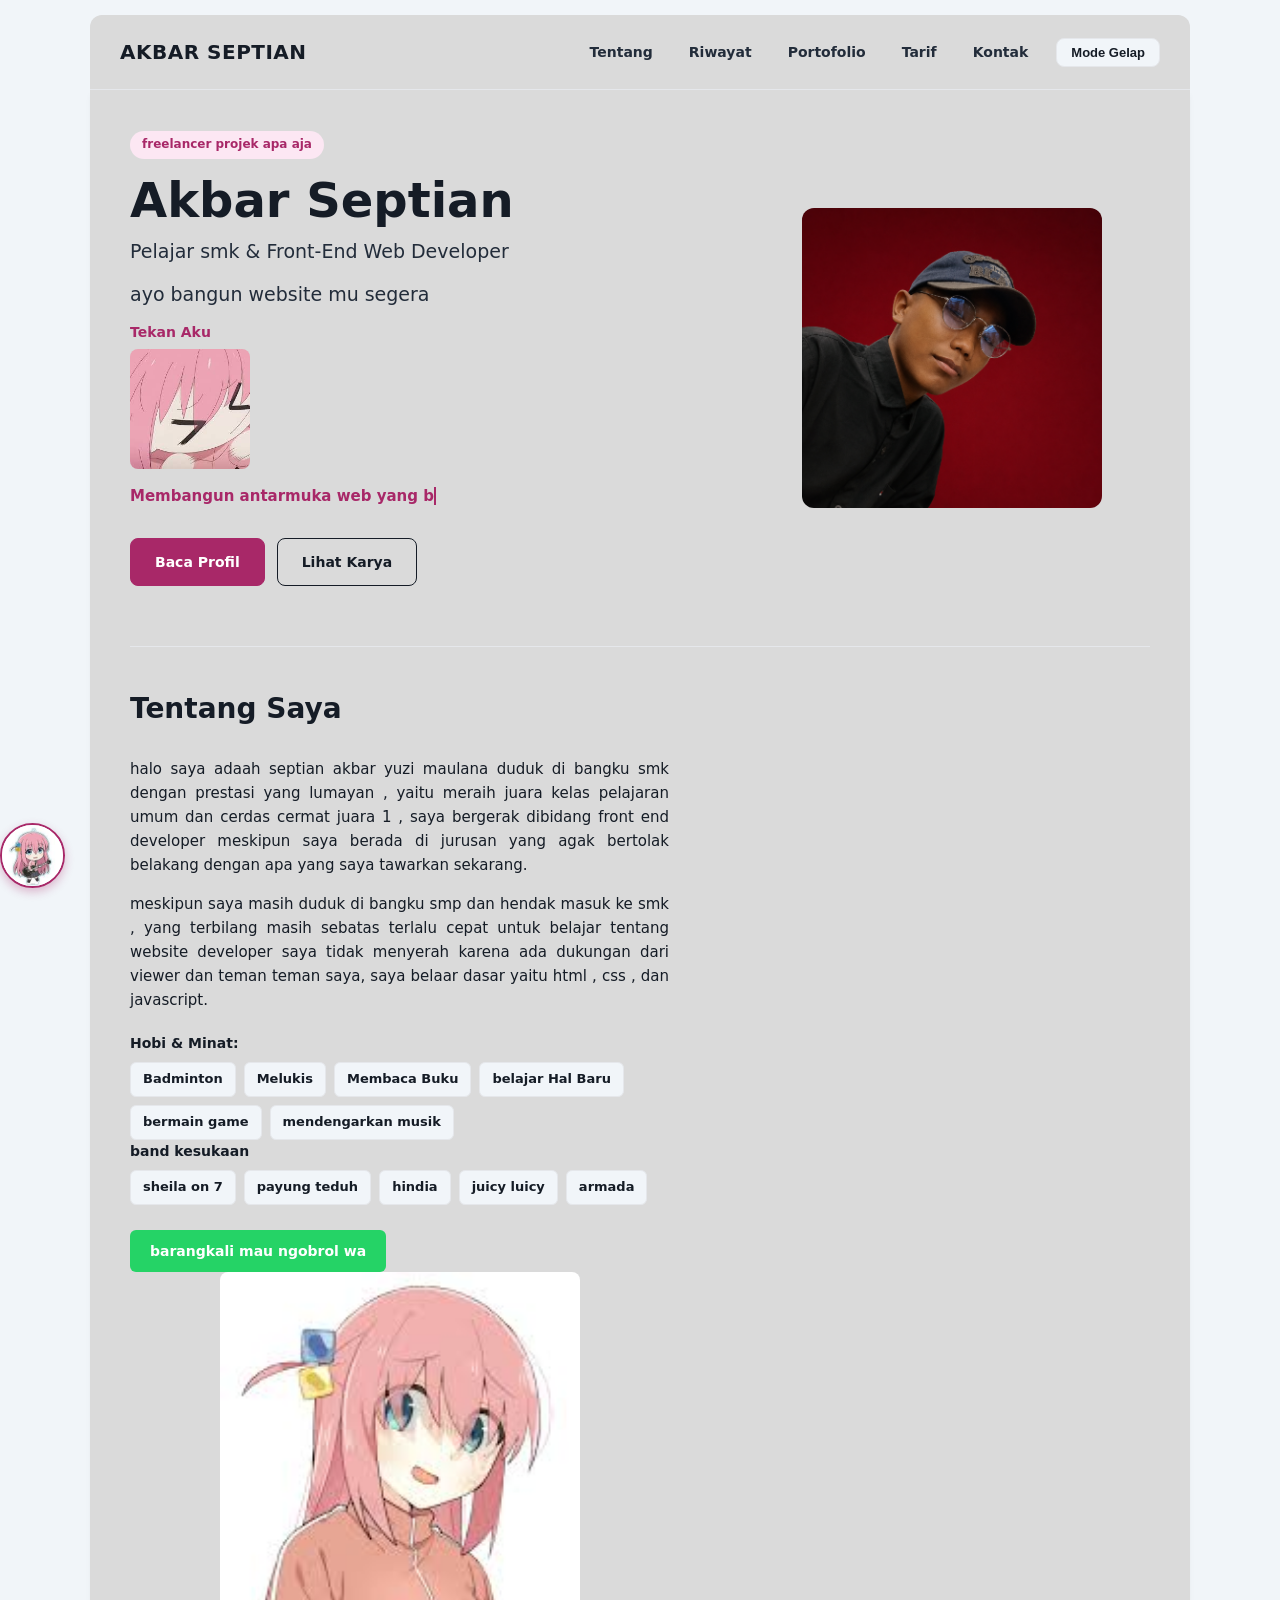
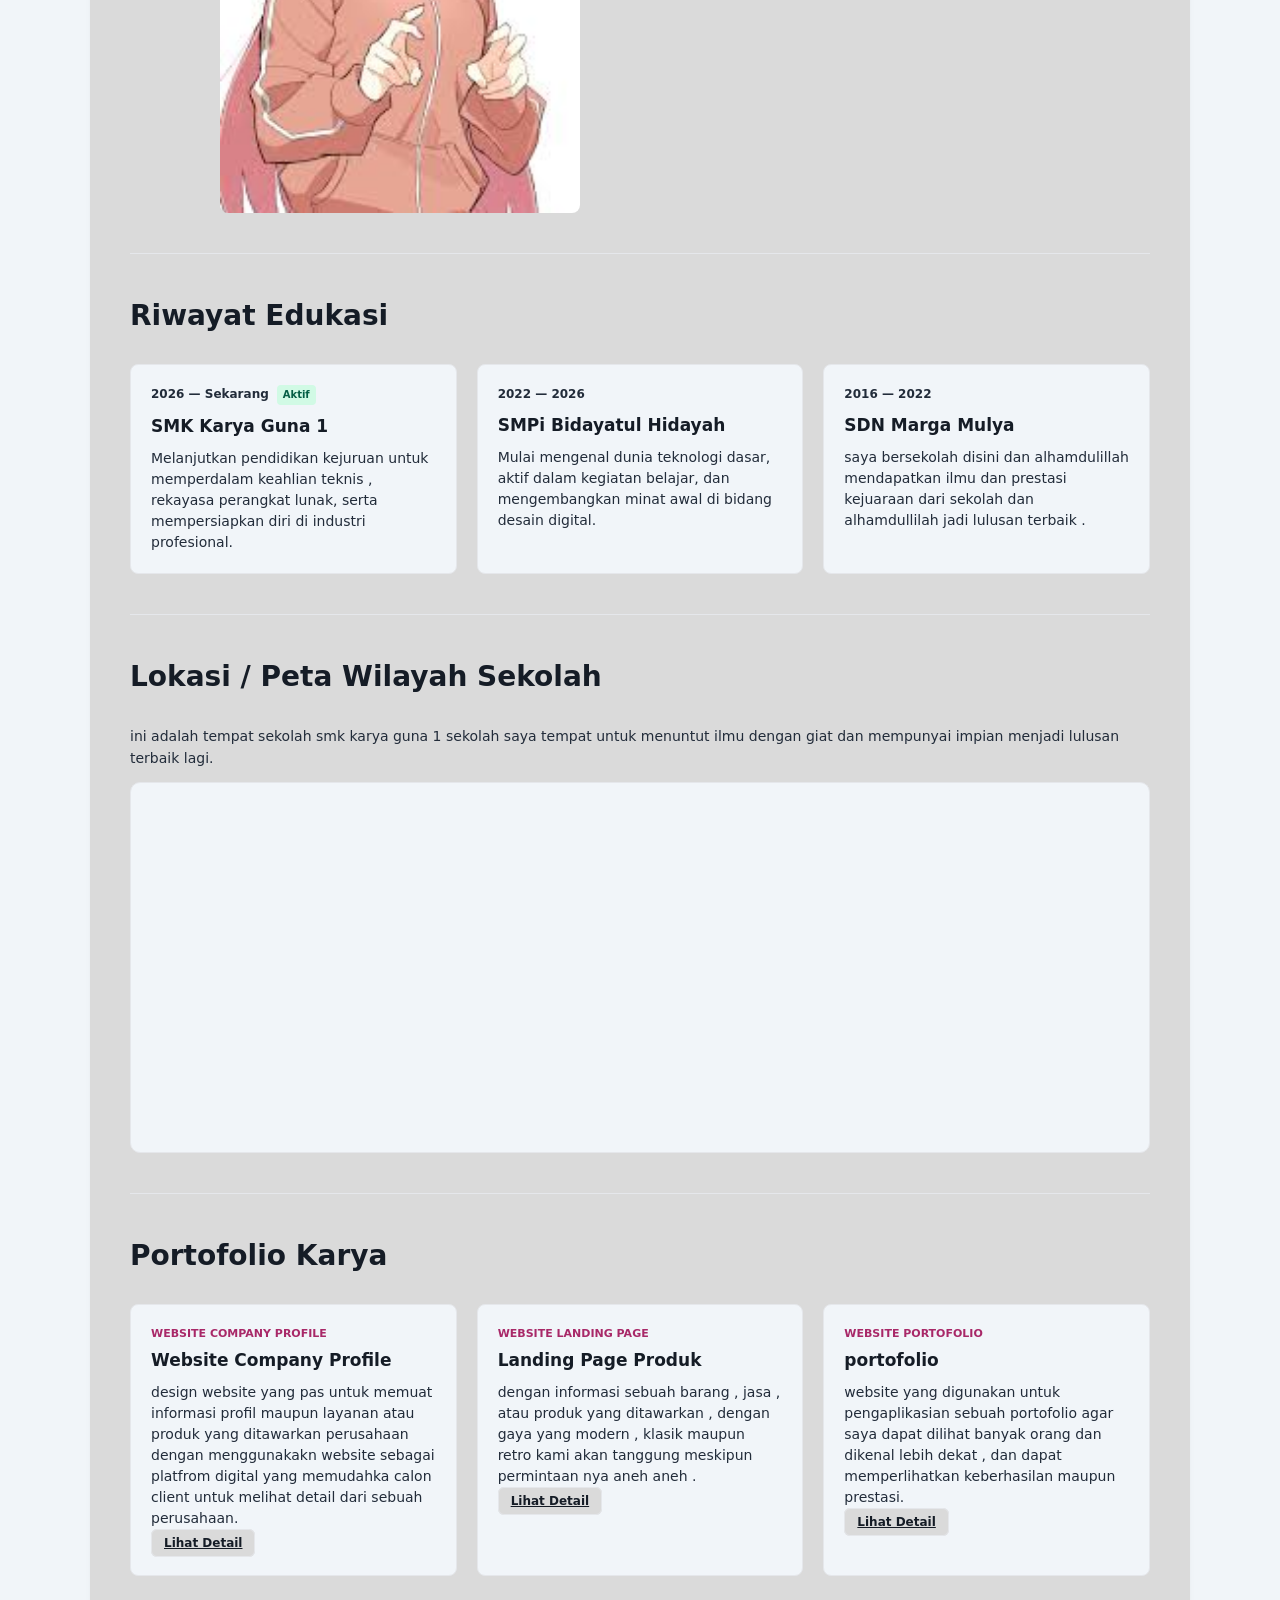
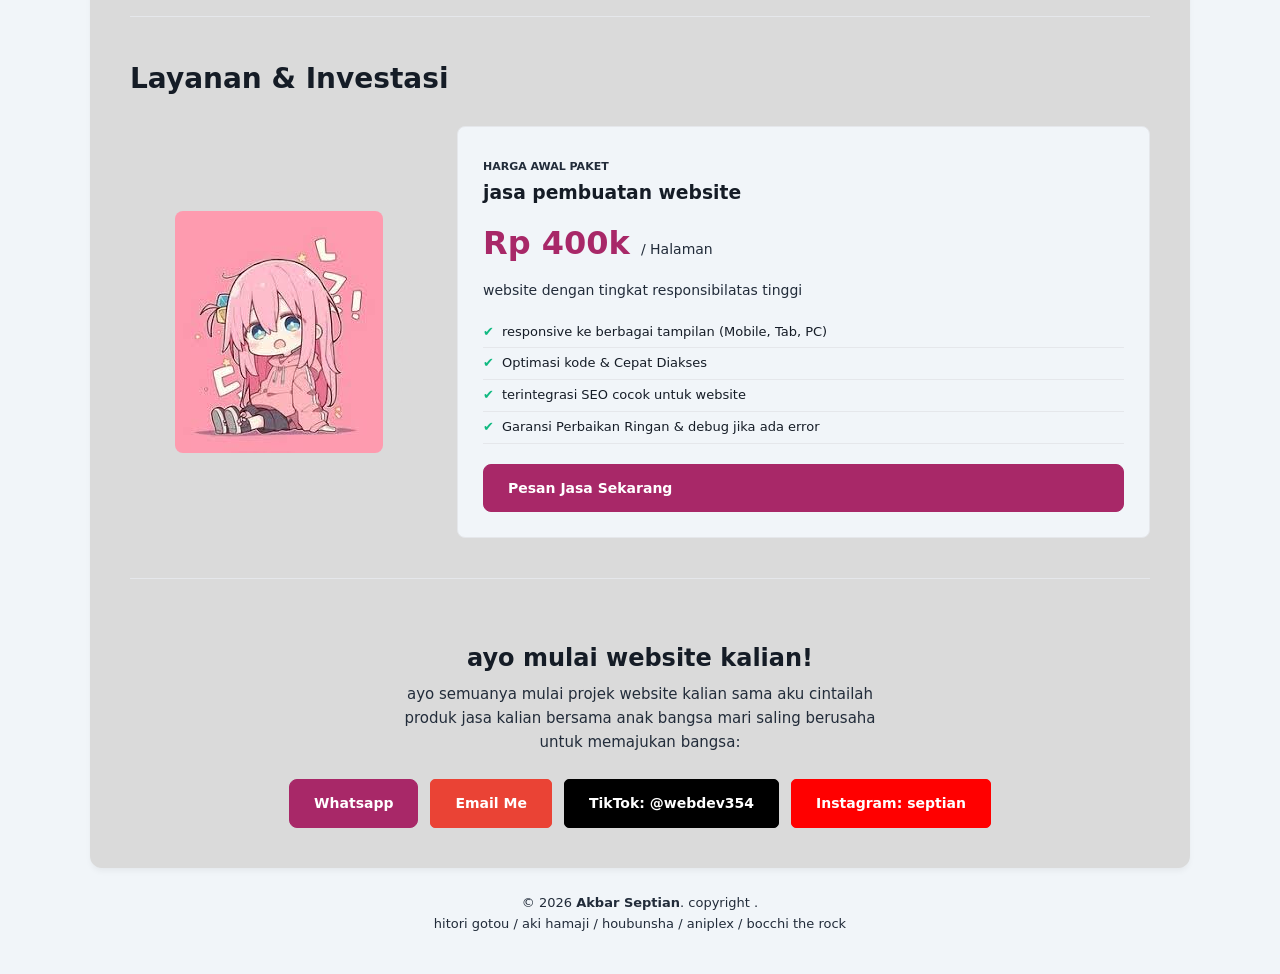
==== index.html @ f69e9b43 "Add files via upload" ====
<!DOCTYPE html>
<html lang="id">
<head>
  <meta charset="UTF-8">
  <meta name="viewport" content="width=device-width, initial-scale=1.0">
  <title>JASA PEMBUATAN WEBSITE-BOCCHI</title>
  <link rel="stylesheet" href="style.css">
</head>
<body>

  <div id="progress"></div>

  <header class="main-header">
    <div class="header-container">
      <a href="#hero" class="logo">AKBAR SEPTIAN</a>
      <nav style="display: flex; align-items: center; gap: 20px;">
        <div class="nav-links">
          <a href="#about">Tentang</a>
          <a href="#timeline">Riwayat</a>
          <a href="#portfolio">Portofolio</a>
          <a href="#price">Tarif</a>
          <a href="#contact">Kontak</a>
        </div>
        
        <button id="themeToggleBtn" class="btn-theme-toggle" aria-label="Ubah Tampilan">Mode Gelap</button>

        <button class="hamburger" id="hamburgerBtn" aria-label="Buka Menu">
          <span></span><span></span><span></span>
        </button>
      </nav>
    </div>
    <div class="mobile-menu" id="mobileMenu">
      <a href="#about">deskripsi</a>
      <a href="#timeline">sekolah</a>
      <a href="#portfolio">Portofolio</a>
      <a href="#price">penawaran</a>
      <a href="#contact">Kontak</a>
    </div>
  </header>

  <main class="unified-wrapper">
    
    <section id="hero" class="page-section">
      <div class="hero-grid">
        <div class="hero-text">
          <span class="badge">freelancer projek apa aja</span>
          <h1 class="hero-title">Akbar Septian </h1>
          <p class="hero-sub">Pelajar smk & Front-End Web Developer</p>
          <p class="hero-sub">ayo bangun website mu segera</p>

          <p class="tekan-aku-hint">Tekan Aku </p>

          <img src="download (3).jpg" id="tombolAudioAnime" 
          alt="Tombol Interaksi Anime" class="image-rounded"
           style="width: 120px; height: auto; cursor: pointer; 
           display: block; margin-bottom: 15px;">

          <p class="hero-typing">
            <span id="typingText"></span><span class="cursor"></span>
          </p>
          <div class="hero-btns">
            <a href="#about" class="btn-primary">Baca Profil</a>
            <a href="#portfolio" class="btn-outline">Lihat Karya</a>
          </div>
        </div>
        <div class="hero-photo">
          <img src="ChatGPT Image Jun 15, 2026, 09_44_10 PM.png" id="fotoProfil" alt="Foto Profil Akbar" class="img-responsive profile-rounded" loading="lazy">
        </div>
      </div>
    </section>

    <audio id="audioProjek" src="projek baru 21.mp3"></audio>
    <audio id="audioBocchiAngkat" src="suara-angkat.mp3"></audio>

    <hr class="section-divider">

    <section id="about" class="page-section">
      <h2 class="section-title">Tentang Saya</h2>
      <div class="about-grid">
        <div class="about-text-block">
          <p>halo saya adaah septian akbar yuzi maulana duduk di bangku smk dengan prestasi yang
            lumayan , yaitu meraih juara kelas pelajaran umum dan cerdas cermat juara 1 , 
            saya bergerak dibidang front end developer meskipun saya berada di
          jurusan yang agak bertolak belakang dengan apa yang saya tawarkan sekarang.</p>
          <p>meskipun saya masih duduk di bangku smp dan hendak masuk ke smk , yang terbilang 
            masih sebatas terlalu cepat untuk belajar tentang website developer saya tidak menyerah karena
            ada dukungan dari viewer dan teman teman saya, saya belaar dasar yaitu html , css , dan javascript.
          </p>

          <div class="hobby-section">
            <h4>Hobi & Minat:</h4>
            <div class="hobby-tags">
              <span class="hobby-item"> Badminton</span>
              <span class="hobby-item"> Melukis</span>
              <span class="hobby-item">Membaca Buku</span>
              <span class="hobby-item">belajar Hal Baru</span>
              <span class="hobby-item">bermain game</span>
              <span class="hobby-item">mendengarkan musik</span>
            </div>

            <h4>band kesukaan</h4>
            <div class="hobby-tags">
              <span class="hobby-item">sheila on 7</span>
              <span class="hobby-item">payung teduh</span>
              <span class="hobby-item">hindia</span>
              <span class="hobby-item">juicy luicy</span>
              <span class="hobby-item">armada</span>
            </div>
          </div>

          <a href="https://wa.me/6282231533102" class="btn-wa" target="_blank">
            barangkali mau ngobrol wa</a>
        <div class="about-image-block">
          <img src="download (2).jpg" alt="Karakter Pendukung Tentang Saya" class="img-responsive image-rounded" loading="lazy">
        </div>
      </div>
    </section>

    <hr class="section-divider">

    <section id="timeline" class="page-section">
      <h2 class="section-title">Riwayat Edukasi</h2>
      <div class="timeline-grid">
        <div class="timeline-box">
          <span class="tl-date">2026 — Sekarang <mark class="status-badge">Aktif</mark></span>
          <h3>SMK Karya Guna 1</h3>
          <p>Melanjutkan pendidikan kejuruan untuk memperdalam keahlian teknis
            , rekayasa perangkat lunak, serta mempersiapkan diri di industri profesional.</p>
        </div>
        <div class="timeline-box">
          <span class="tl-date">2022 — 2026</span>
          <h3>SMPi Bidayatul Hidayah</h3>
          <p>Mulai mengenal dunia teknologi dasar, aktif dalam kegiatan
             belajar, dan mengembangkan minat awal di bidang desain digital.</p>
        </div>
        <div class="timeline-box">
          <span class="tl-date">2016 — 2022</span>
          <h3>SDN Marga Mulya</h3>
          <p>saya bersekolah disini dan alhamdulillah mendapatkan ilmu dan
             prestasi kejuaraan dari sekolah dan alhamdullilah jadi lulusan
             terbaik  .</p>
        </div>
      </div>
    </section>

    <hr class="section-divider">

    <section id="school-map" class="page-section">
      <h2 class="section-title">Lokasi / Peta Wilayah Sekolah</h2>
      <p class="map-desc">ini adalah tempat sekolah smk karya guna 1 sekolah saya 
        tempat untuk menuntut ilmu dengan giat dan mempunyai impian menjadi lulusan 
        terbaik lagi.
      </p>
      <div class="map-container">
        <iframe
          src="https://www.google.com/maps/embed?pb=!1m18!1m12!1m3!1d3966.081123456789!2d106.980000!3d-6.240000!2m3!1f0!2f0!3f0!3m2!1i1024!2i768!4f13.1!3m3!1m2!1s0x0%3A0x0!2zNsKwMTQnMjQuMCJTIDEwNsKwNTgnNDguMCJF!5e0!3m2!1sid!2sid!4v1719391000000!5m2!1sid!2sid"
          width="100%"
          height="350"
          style="border:0; border-radius: 8px;"
          allowfullscreen=""
          loading="lazy" 
          referrerpolicy="no-referrer-when-downgrade">
        </iframe>
      </div>
    </section>

    <hr class="section-divider">

    <section id="portfolio" class="page-section">
      <h2 class="section-title">Portofolio Karya</h2>
      <div class="portfolio-grid">
        <div class="portfolio-card">
          <span class="item-cat">website company profile</span>
          <h3>Website Company Profile</h3>
          <p>design website yang pas untuk memuat informasi profil maupun layanan 
            atau produk yang ditawarkan perusahaan dengan menggunakakn website sebagai
            platfrom digital yang memudahka calon client untuk melihat detail dari 
            sebuah perusahaan.</p>
          <a href="https://akbarseptian167-a11y.github.io/tiantravel" class="btn-sm">Lihat Detail</a>
        </div>
        <div class="portfolio-card">
          <span class="item-cat">website landing page</span>
          <h3>Landing Page Produk</h3>
          <p>dengan informasi sebuah barang , jasa , atau produk yang ditawarkan 
            , dengan gaya yang modern , klasik maupun retro kami akan tanggung 
            meskipun permintaan nya aneh aneh .</p>
          <a href="https://akbarseptian167-a11y.github.io/demo-landingpage" class="btn-sm">Lihat Detail</a>
        </div>
        <div class="portfolio-card">
          <span class="item-cat">Website portofolio</span>
          <h3>portofolio</h3>
          <p>website yang digunakan untuk pengaplikasian sebuah portofolio 
            agar saya dapat dilihat banyak orang dan dikenal lebih dekat
            , dan dapat memperlihatkan keberhasilan maupun prestasi.</p>
         <a href="https://akbarseptian167-a11y.github.io/jasalp" class="btn-sm">Lihat Detail</a>
        </div>
      </div>
    </section>

    <hr class="section-divider">

    <section id="price" class="page-section">
      <h2 class="section-title">Layanan & Investasi</h2>
      <div class="price-grid">
        <div class="price-chibi-box">
          <img src="images (7).jpg" alt="Chibi Character" 
          class="img-responsive image-rounded" loading="lazy">
        </div>
        <div class="price-info-box">
          <span class="price-tag">HARGA AWAL PAKET</span>
          <h3>jasa pembuatan website</h3>
          <div class="amount">Rp 400k <span>/ Halaman</span></div>
          <p class="price-intro">website dengan tingkat responsibilatas tinggi </p>
          <ul class="features-list">
            <li>responsive ke berbagai tampilan (Mobile, Tab, PC)</li>
            <li>Optimasi kode & Cepat Diakses</li>
            <li>terintegrasi SEO cocok untuk website</li>
            <li>Garansi Perbaikan Ringan & debug jika ada error</li>
          </ul>
          <a href="#contact" class="btn-price-cta">Pesan Jasa Sekarang</a>
        </div>
      </div>
    </section>

    <hr class="section-divider">

    <section id="contact" class="page-section contact-center">
      <h2>ayo mulai website kalian!</h2>
      <p>ayo semuanya mulai projek website kalian sama aku cintailah <produk>produk</produk>
      <jasa>jasa</jasa> kalian bersama anak bangsa mari saling berusaha untuk memajukan bangsa:</p>

      <div class="contact-buttons-container">
        <a href="https://wa.me/6282231533102" class="btn-contact-main" 
        target="_blank">Whatsapp</a>
        <a href="mailto:akbarseptian167@gmail.com" class="btn-contact-email"
         target="_blank">Email Me</a>
        <a href="https://www.tiktok.com/@webdev354" class="btn-contact-tiktok"
         target="_blank">TikTok: @webdev354</a>
        <a href="https://www.instagram.com/@septiannn.123?igsh=YzI5ZzZ2djduNjRn"
         class="btn-contact-ig" target="_blank">Instagram: septian</a>
      </div>
    </section>
    
  </main>

  <footer class="main-footer">
    <div class="footer-container">
      <p>© 2026 <strong>Akbar Septian</strong>. copyright .</p>
    </div>
    <div class="footer-container">
      <p>hitori gotou / aki hamaji / houbunsha / aniplex / bocchi the rock</p>
    </div>
  </footer>

  <img src="download (4).jpg" id="bocchiMascot" alt="Bocchi Walker Mascot"
   class="bocchi-walker">

  <script src="script.js"></script>
</body>
</html>
---- style.css ----
*, *::before, *::after {
  box-sizing: border-box;
  margin: 0;
  padding: 0;
}

:root {
  --bg-soft-canvas: #F1F5F9;  
  --canvas-white: #dadada;   
  --text-dark: #151c26;      
  --text-muted: #222c3a;     
  --accent-pink: #a82868;    
  --border-line: #E5E7EB;    
}

body.dark-theme {
  --bg-soft-canvas: #0f172a;
  --canvas-white: #1e293b;
  --text-dark: #f8fafc;
  --text-muted: #cbd5e1;
  --border-line: #334155;
}

html {
  scroll-behavior: smooth;
  font-family: system-ui, -apple-system, BlinkMacSystemFont, 'Segoe UI', Roboto, Arial, sans-serif;
}

body {
  background-color: var(--bg-soft-canvas);
  color: var(--text-dark);
  padding: 15px clamp(10px, 4vw, 40px);
  line-height: 1.6;
  position: relative;
  transition: background-color 0.3s ease, color 0.3s ease;
}

#progress {
  position: fixed;
  top: 0;
  left: 0;
  height: 4px;
  width: 0%;
  background-color: var(--accent-pink);
  z-index: 9999;
  will-change: width;
}

.main-header {
  background-color: var(--canvas-white);
  border-radius: 12px 12px 0 0;
  max-width: 1100px;
  margin: 0 auto;
  padding: 20px clamp(15px, 3vw, 30px);
  width: 100%;
  border-bottom: 1px solid var(--border-line);
  transition: background-color 0.3s ease, border-color 0.3s ease;
}

.header-container {
  display: flex;
  justify-content: space-between;
  align-items: center;
}

.logo {
  font-size: 20px;
  font-weight: 700;
  color: var(--text-dark);
  text-decoration: none;
  letter-spacing: 0.5px;
}

.nav-links {
  display: flex;
  gap: 20px;
}

.nav-links a {
  color: var(--text-muted);
  text-decoration: none;
  font-weight: 600;
  font-size: 14px;
  padding: 6px 8px;
  transition: color 0.2s ease;
}

.nav-links a:hover {
  color: var(--accent-pink);
}

.btn-theme-toggle {
  background: none;
  border: 1px solid var(--border-line);
  padding: 6px 14px;
  border-radius: 8px;
  cursor: pointer;
  font-size: 13px;
  font-weight: 600;
  color: var(--text-dark);
  display: flex;
  align-items: center;
  justify-content: center;
  transition: background-color 0.2s, border-color 0.2s;
  background-color: var(--bg-soft-canvas);
}

.btn-theme-toggle:hover {
  background-color: var(--border-line);
}

.hamburger {
  display: none;
  background: none;
  border: none;
  cursor: pointer;
  flex-direction: column;
  gap: 5px;
  padding: 5px;
  z-index: 1001;
}

.hamburger span {
  width: 22px;
  height: 3px;
  background-color: var(--text-dark);
  border-radius: 2px;
  transition: transform 0.3s ease, opacity 0.3s ease;
  transform-origin: center;
}

.hamburger.open span:nth-child(1) {
  transform: translateY(8px) rotate(45deg);
}

.hamburger.open span:nth-child(2) {
  opacity: 0;
  transform: translateX(-10px);
}

.hamburger.open span:nth-child(3) {
  transform: translateY(-8px) rotate(-45deg);
}

.mobile-menu {
  display: none;
  margin-top: 15px;
  border-top: 1px solid var(--border-line);
  padding-top: 10px;
}

.mobile-menu a {
  display: block;
  padding: 12px 5px;
  color: var(--text-dark);
  font-weight: 600;
  text-decoration: none;
  border-bottom: 1px solid var(--border-line);
}

.mobile-menu.open {
  display: block;
}

.unified-wrapper {
  background-color: var(--canvas-white);
  max-width: 1100px;
  margin: 0 auto;
  width: 100%;
  padding: 20px clamp(15px, 4vw, 40px);
  border-radius: 0 0 12px 12px;
  box-shadow: 0 4px 6px -1px rgba(0, 0, 0, 0.05);
  transition: background-color 0.3s ease;
}

.section-divider {
  border: 0;
  height: 1px;
  background-color: var(--border-line);
  margin: 40px 0;
}

.page-section {
  width: 100%;
}

.section-title {
  font-size: clamp(22px, 3vw, 28px);
  font-weight: 700;
  margin-bottom: 25px;
  color: var(--text-dark);
}

.img-responsive {
  width: 100%;
  height: auto;
  display: block;
}

.profile-rounded {
  border-radius: 12px;
  max-width: 300px;
  margin: 0 auto;
}

.image-rounded {
  border-radius: 8px;
}

.hero-grid {
  display: grid;
  grid-template-columns: 1.2fr 0.8fr;
  gap: 30px;
  align-items: center;
  padding: 20px 0;
}

.badge {
  background-color: #FCE7F3;
  color: var(--accent-pink);
  padding: 4px 12px;
  font-size: 12px;
  font-weight: 700;
  border-radius: 20px;
  display: inline-block;
  margin-bottom: 15px;
}

body.dark-theme .badge {
  background-color: #3b1125;
  color: #f472b6;
}

.hero-title {
  font-size: clamp(34px, 5vw, 48px);
  font-weight: 800;
  line-height: 1.1;
  margin-bottom: 10px;
}

.hero-sub {
  font-size: clamp(16px, 2vw, 19px);
  color: var(--text-muted);
  font-weight: 500;
  margin-bottom: 12px;
}

.tekan-aku-hint {
  font-size: 14px;
  font-weight: 700;
  color: var(--accent-pink);
  margin-top: 10px;
  margin-bottom: 5px;
  animation: bounceMini 2s infinite ease-in-out;
}

body.dark-theme .tekan-aku-hint {
  color: #f472b6;
}

.hero-typing {
  font-size: 15px;
  font-weight: 600;
  color: var(--accent-pink);
  min-height: 24px;
  margin-bottom: 30px;
}

body.dark-theme .hero-typing {
  color: #f472b6;
}

.cursor {
  border-right: 2px solid var(--accent-pink);
  animation: blink 1s step-end infinite;
}

.hero-btns {
  display: flex;
  gap: 12px;
  flex-wrap: wrap;
}

.btn-primary, .btn-contact-main, .btn-price-cta {
  background-color: var(--accent-pink);
  color: white;
  padding: 12px 24px;
  border-radius: 8px;
  font-weight: 600;
  font-size: 14px;
  text-decoration: none;
  border: 1px solid var(--accent-pink);
  cursor: pointer;
  transition: opacity 0.2s ease;
}

.btn-primary:hover, .btn-contact-main:hover, .btn-price-cta:hover {
  opacity: 0.9;
}

.btn-outline {
  background-color: transparent;
  color: var(--text-dark);
  padding: 12px 24px;
  border-radius: 8px;
  font-weight: 600;
  font-size: 14px;
  text-decoration: none;
  border: 1px solid var(--text-dark);
  transition: background 0.2s ease;
}

.btn-outline:hover {
  background-color: var(--border-line);
}

.about-grid {
  display: grid;
  grid-template-columns: 1.1fr 0.9fr;
  gap: 40px;
  align-items: center;
}

.about-text-block p {
  font-size: 15px;
  color: var(--text-dark);
  margin-bottom: 15px;
  text-align: justify;
}

.hobby-section {
  margin: 20px 0;
}

.hobby-section h4 {
  font-size: 14px;
  font-weight: 700;
  margin-bottom: 8px;
  color: var(--text-dark);
}

.hobby-tags {
  display: flex;
  gap: 8px;
  flex-wrap: wrap;
}

.hobby-item {
  background-color: var(--bg-soft-canvas);
  color: var(--text-dark);
  padding: 6px 12px;
  font-size: 13px;
  font-weight: 600;
  border-radius: 6px;
  border: 1px solid var(--border-line);
}

.btn-wa {
  display: inline-block;
  background-color: #25D366;
  color: white;
  padding: 10px 20px;
  border-radius: 6px;
  text-decoration: none;
  font-weight: 600;
  font-size: 14px;
  margin-top: 5px;
}

.about-image-block {
  width: 100%;
  max-width: 360px;
  margin: 0 auto;
}

.timeline-grid, .portfolio-grid {
  display: grid;
  grid-template-columns: repeat(auto-fit, minmax(280px, 1fr));
  gap: 20px;
}

.timeline-box, .portfolio-card {
  background-color: var(--bg-soft-canvas);
  border: 1px solid var(--border-line);
  padding: 20px;
  border-radius: 8px;
  transition: background-color 0.3s, border-color 0.3s;
}

.tl-date {
  font-size: 12px;
  font-weight: 700;
  color: var(--text-muted);
  display: flex;
  align-items: center;
  gap: 8px;
  margin-bottom: 8px;
}

.status-badge {
  background-color: #D1FAE5;
  color: #065F46;
  padding: 2px 6px;
  border-radius: 4px;
  font-size: 10px;
}

body.dark-theme .status-badge {
  background-color: #064e3b;
  color: #34d399;
}

.timeline-box h3, .portfolio-card h3 {
  font-size: 17px;
  margin-bottom: 8px;
  color: var(--text-dark);
}

.timeline-box p, .portfolio-card p {
  font-size: 14px;
  color: var(--text-muted);
  line-height: 1.5;
}

.map-desc {
  font-size: 14px;
  color: var(--text-muted);
  margin-bottom: 12px;
}

.map-container {
  width: 100%;
  border: 1px solid var(--border-line);
  border-radius: 10px;
  overflow: hidden;
  background-color: var(--bg-soft-canvas);
  padding: 6px;
}

.item-cat {
  font-size: 11px;
  font-weight: 700;
  color: var(--accent-pink);
  text-transform: uppercase;
  display: block;
  margin-bottom: 4px;
}

body.dark-theme .item-cat {
  color: #f472b6;
}

.btn-sm {
  margin-top: 12px;
  background-color: var(--canvas-white);
  color: var(--text-dark);
  border: 1px solid var(--border-line);
  padding: 6px 12px;
  border-radius: 6px;
  cursor: pointer;
  font-size: 12px;
  font-weight: 600;
}

.price-grid {
  display: grid;
  grid-template-columns: 0.6fr 1.4fr;
  gap: 30px;
  align-items: center;
}

.price-chibi-box {
  max-width: 220px;
  margin: 0 auto;
}

.price-info-box {
  border: 1px solid var(--border-line);
  padding: 25px;
  border-radius: 8px;
  background-color: var(--bg-soft-canvas);
}

.price-tag {
  font-size: 11px;
  font-weight: 700;
  color: var(--text-muted);
}

.amount {
  font-size: clamp(26px, 4vw, 32px);
  font-weight: 800;
  margin: 10px 0;
  color: var(--accent-pink);
}

body.dark-theme .amount {
  color: #f472b6;
}

.amount span {
  font-size: 14px;
  font-weight: 500;
  color: var(--text-muted);
}

.price-intro {
  font-size: 14px;
  color: var(--text-muted);
  margin-bottom: 15px;
}

.features-list {
  list-style: none;
  margin-bottom: 20px;
}

.features-list li {
  font-size: 13px;
  padding: 5px 0;
  border-bottom: 1px solid var(--border-line);
}

.features-list li::before {
  content: "✔";
  color: #10B981;
  margin-right: 8px;
  font-weight: bold;
}

.btn-price-cta {
  display: block;
  width: 100%;
}

.contact-center {
  text-align: center;
  padding: 20px 0;
}

.contact-center p {
  color: var(--text-muted);
  font-size: 15px;
  max-width: 500px;
  margin: 5px auto 25px auto;
}

.contact-buttons-container {
  display: flex;
  justify-content: center;
  gap: 12px;
  flex-wrap: wrap;
}

.btn-contact-email {
  background-color: #EA4335;
  color: white;
  padding: 12px 24px;
  border-radius: 5px;
  font-weight: 600;
  font-size: 14px;
  text-decoration: none;
  border: 1px solid #EA4335;
  cursor: pointer;
}

.btn-contact-tiktok {
  background-color: #000000;
  color: white;
  padding: 12px 24px;
  border-radius: 5px;
  font-weight: 600;
  font-size: 14px;
  text-decoration: none;
  border: 1px solid #000000;
  cursor: pointer;
}

.btn-contact-ig {
  background-color: #ff0000;
  color: white;
  padding: 12px 24px;
  border-radius: 5px;
  font-weight: 600;
  font-size: 14px;
  text-decoration: none;
  border: 1px solid #ff0000;
  cursor: pointer;
}

.main-footer {
  max-width: 1100px;
  margin: 0 auto;
  text-align: center;
  padding: 25px 20px;
  font-size: 13px;
  color: var(--text-muted);
}

.bocchi-walker {
  position: fixed;
  bottom: 12px;
  left: 0;
  width: 65px;
  height: 65px;
  object-fit: cover;
  border-radius: 50%;
  border: 2px solid var(--accent-pink);
  box-shadow: 0 4px 10px rgba(168, 40, 104, 0.3);
  z-index: 10000;
  pointer-events: auto;
  cursor: grab;
  animation: bocchiPatrol 20s linear infinite;
  user-select: none;
  -webkit-user-drag: none;
  touch-action: none;
  transition: border-color 0.3s, box-shadow 0.3s;
}

body.dark-theme .bocchi-walker {
  border-color: #f472b6;
  box-shadow: 0 4px 12px rgba(244, 114, 182, 0.4);
}

.bocchi-walker.lifted {
  cursor: grabbing;
  animation: none !important;
  box-shadow: 0 20px 30px rgba(168, 40, 104, 0.6);
  transform: scale(1.25);
}

.bocchi-walker.falling {
  transition: top 0.5s cubic-bezier(0.38, 1.05, 0.52, 1.05), left 0.5s cubic-bezier(0.38, 1.05, 0.52, 1.05);
}

@keyframes bocchiPatrol {
  0% { left: -80px; transform: scaleX(-1); }
  45% { left: calc(100vw - 80px); transform: scaleX(-1); }
  50% { left: calc(100vw - 80px); transform: scaleX(1); }
  95% { left: -80px; transform: scaleX(1); }
  100% { left: -80px; transform: scaleX(-1); }
}

@keyframes blink { 50% { opacity: 0; } }
@keyframes bounceMini { 0%, 100% { transform: translateY(0); } 50% { transform: translateY(-4px); } }

@media(max-width: 768px) {
  .hero-grid, .about-grid, .price-grid { grid-template-columns: 1fr; gap: 20px; }
  .hero-photo, .about-image-block, .price-chibi-box { order: -1; text-align: center; }
  .profile-rounded, .about-image-block { max-width: 240px; }
  .nav-links { display: none; }
  .hamburger { display: flex; }
  .contact-buttons-container { flex-direction: column; align-items: stretch; max-width: 320px; margin: 0 auto; }
  .bocchi-walker { width: 50px; height: 50px; bottom: 6px; }
}
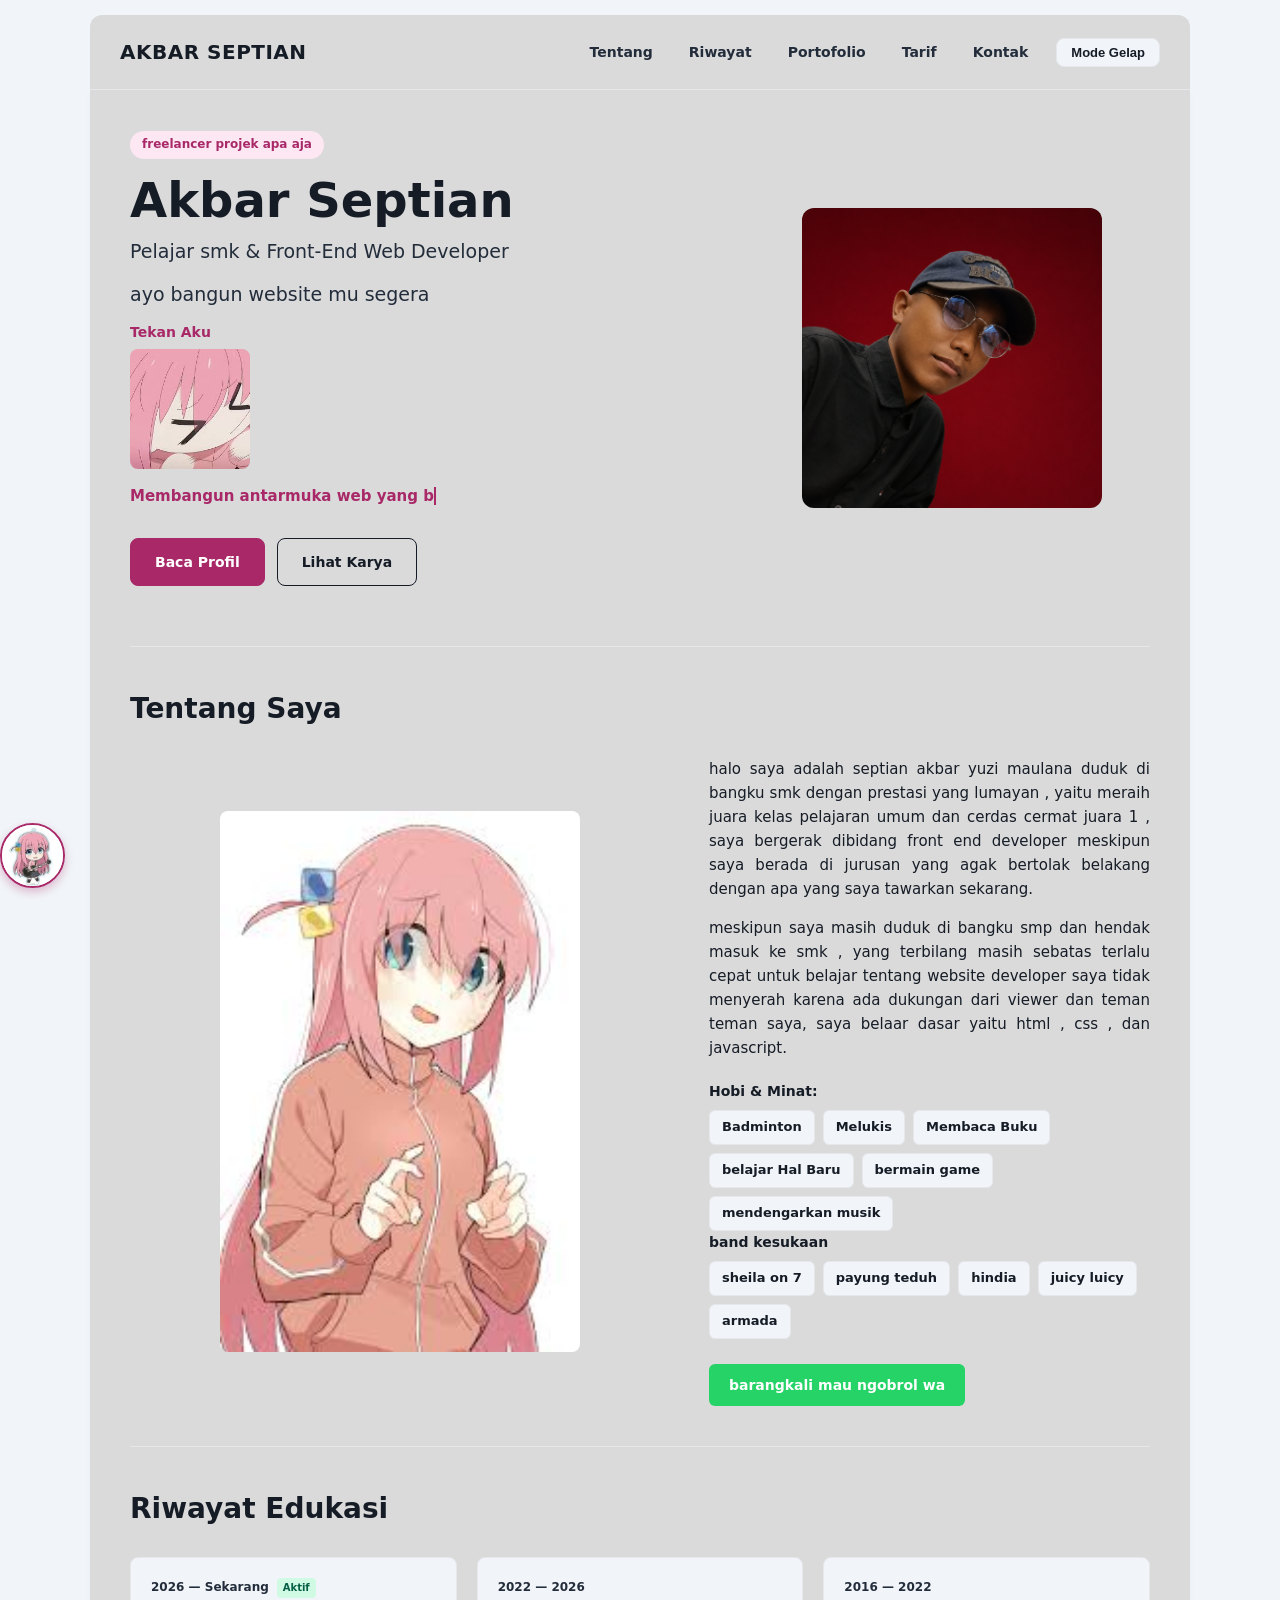
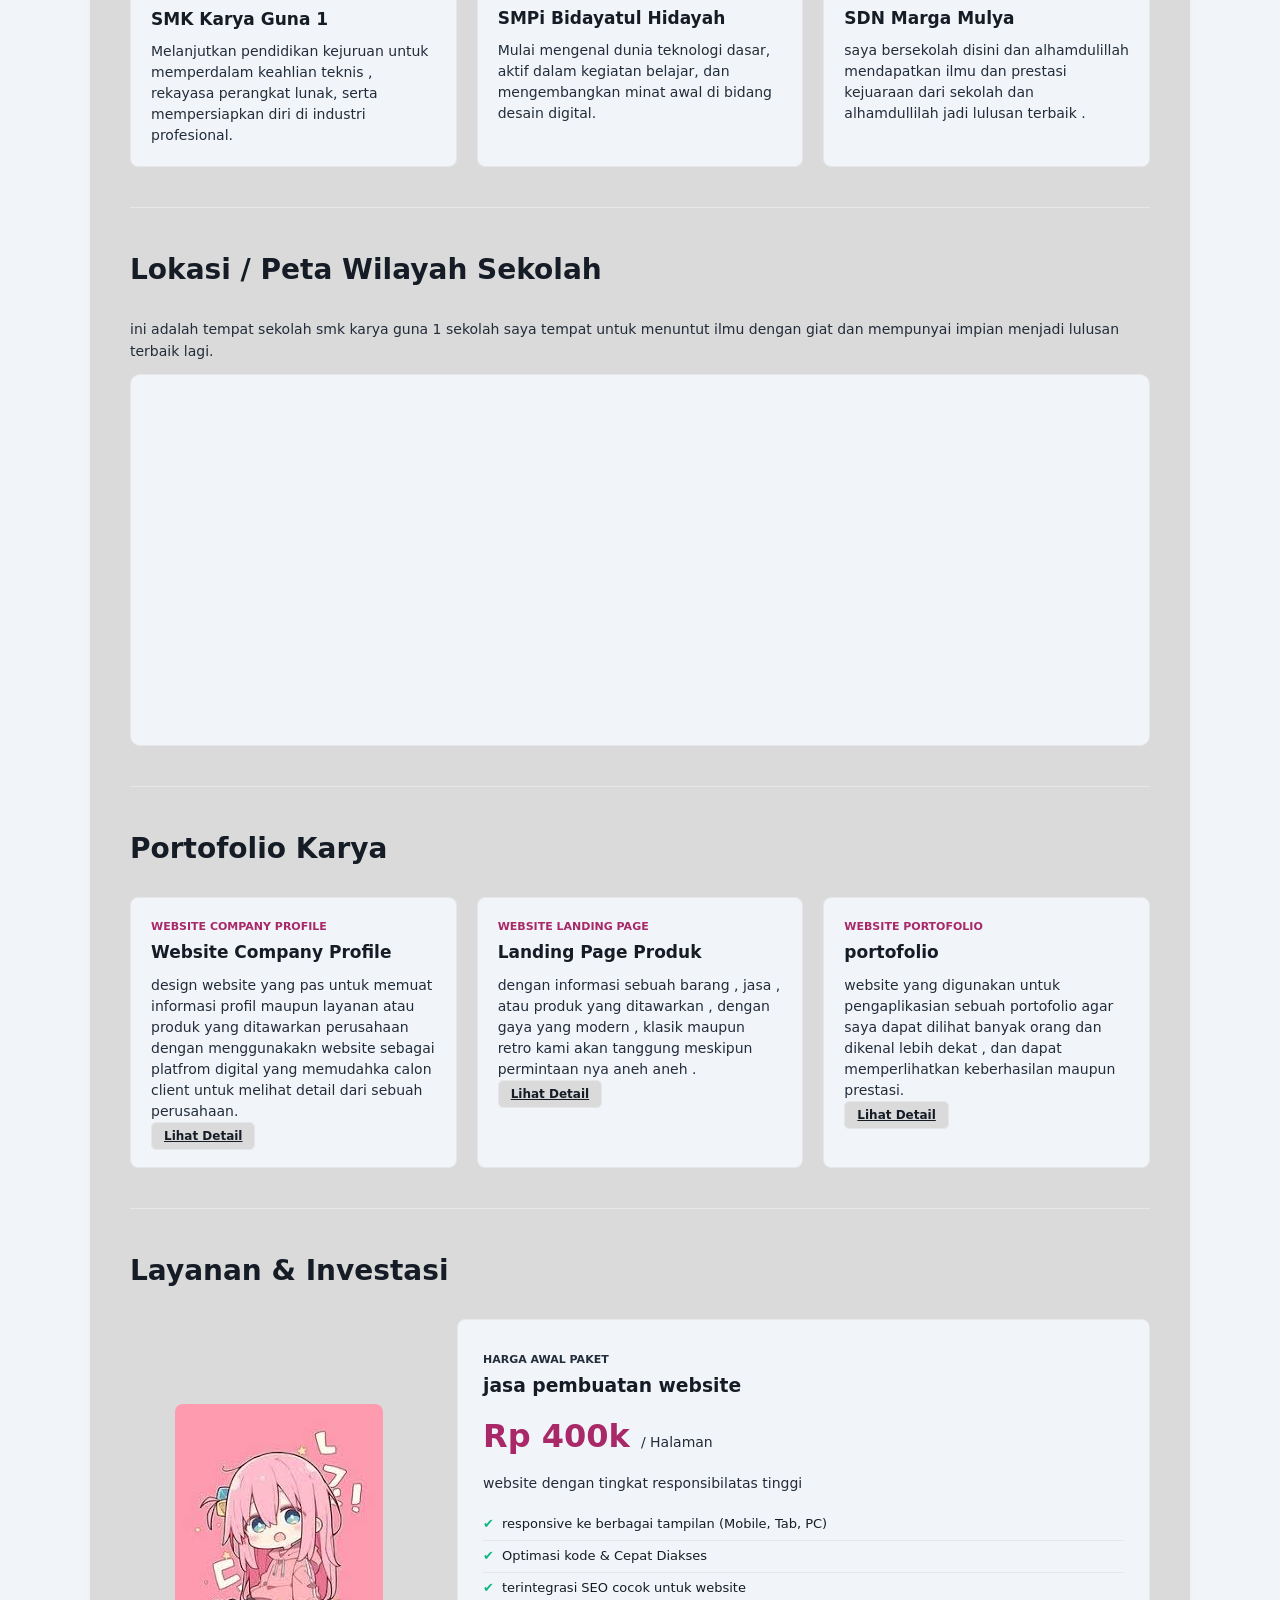
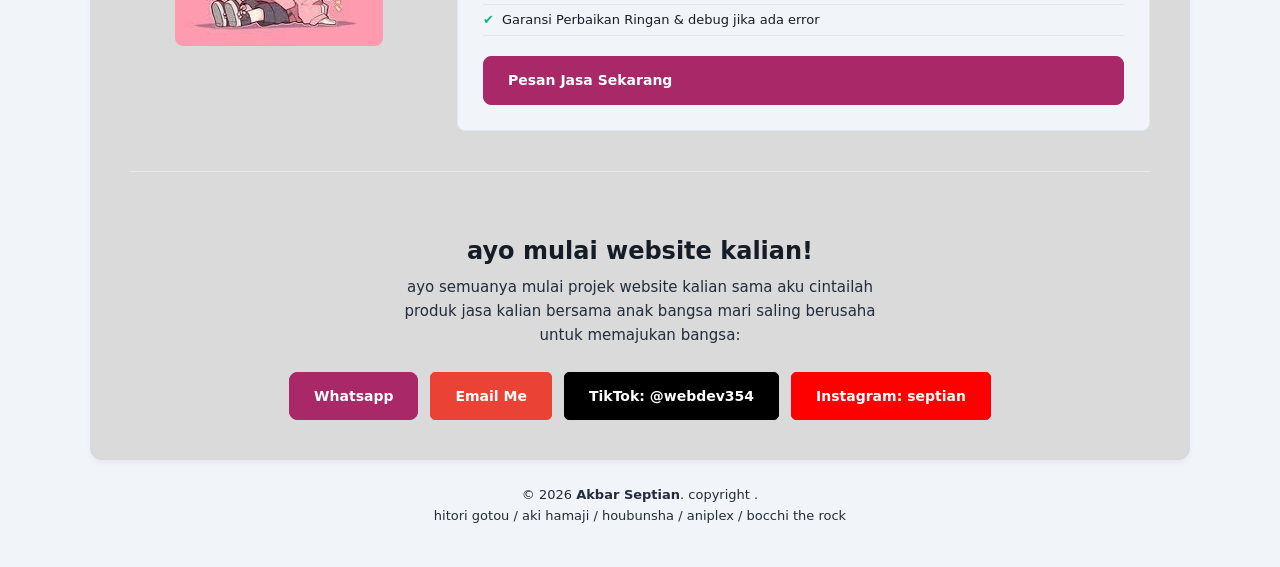
==== commit 7417ab4d: "Restore index.html with complete content" ====
--- a/index.html
+++ b/index.html
@@ -77,8 +77,11 @@
     <section id="about" class="page-section">
       <h2 class="section-title">Tentang Saya</h2>
       <div class="about-grid">
+          <div class="about-image-block">
+          <img src="download (2).jpg" alt="Karakter Pendukung Tentang Saya" class="img-responsive image-rounded" loading="lazy">
+        </div>
         <div class="about-text-block">
-          <p>halo saya adaah septian akbar yuzi maulana duduk di bangku smk dengan prestasi yang
+          <p>halo saya adalah septian akbar yuzi maulana duduk di bangku smk dengan prestasi yang
             lumayan , yaitu meraih juara kelas pelajaran umum dan cerdas cermat juara 1 , 
             saya bergerak dibidang front end developer meskipun saya berada di
           jurusan yang agak bertolak belakang dengan apa yang saya tawarkan sekarang.</p>
@@ -110,9 +113,6 @@
 
           <a href="https://wa.me/6282231533102" class="btn-wa" target="_blank">
             barangkali mau ngobrol wa</a>
-        <div class="about-image-block">
-          <img src="download (2).jpg" alt="Karakter Pendukung Tentang Saya" class="img-responsive image-rounded" loading="lazy">
-        </div>
       </div>
     </section>
 
@@ -257,4 +257,4 @@
 
   <script src="script.js"></script>
 </body>
-</html>+</html>
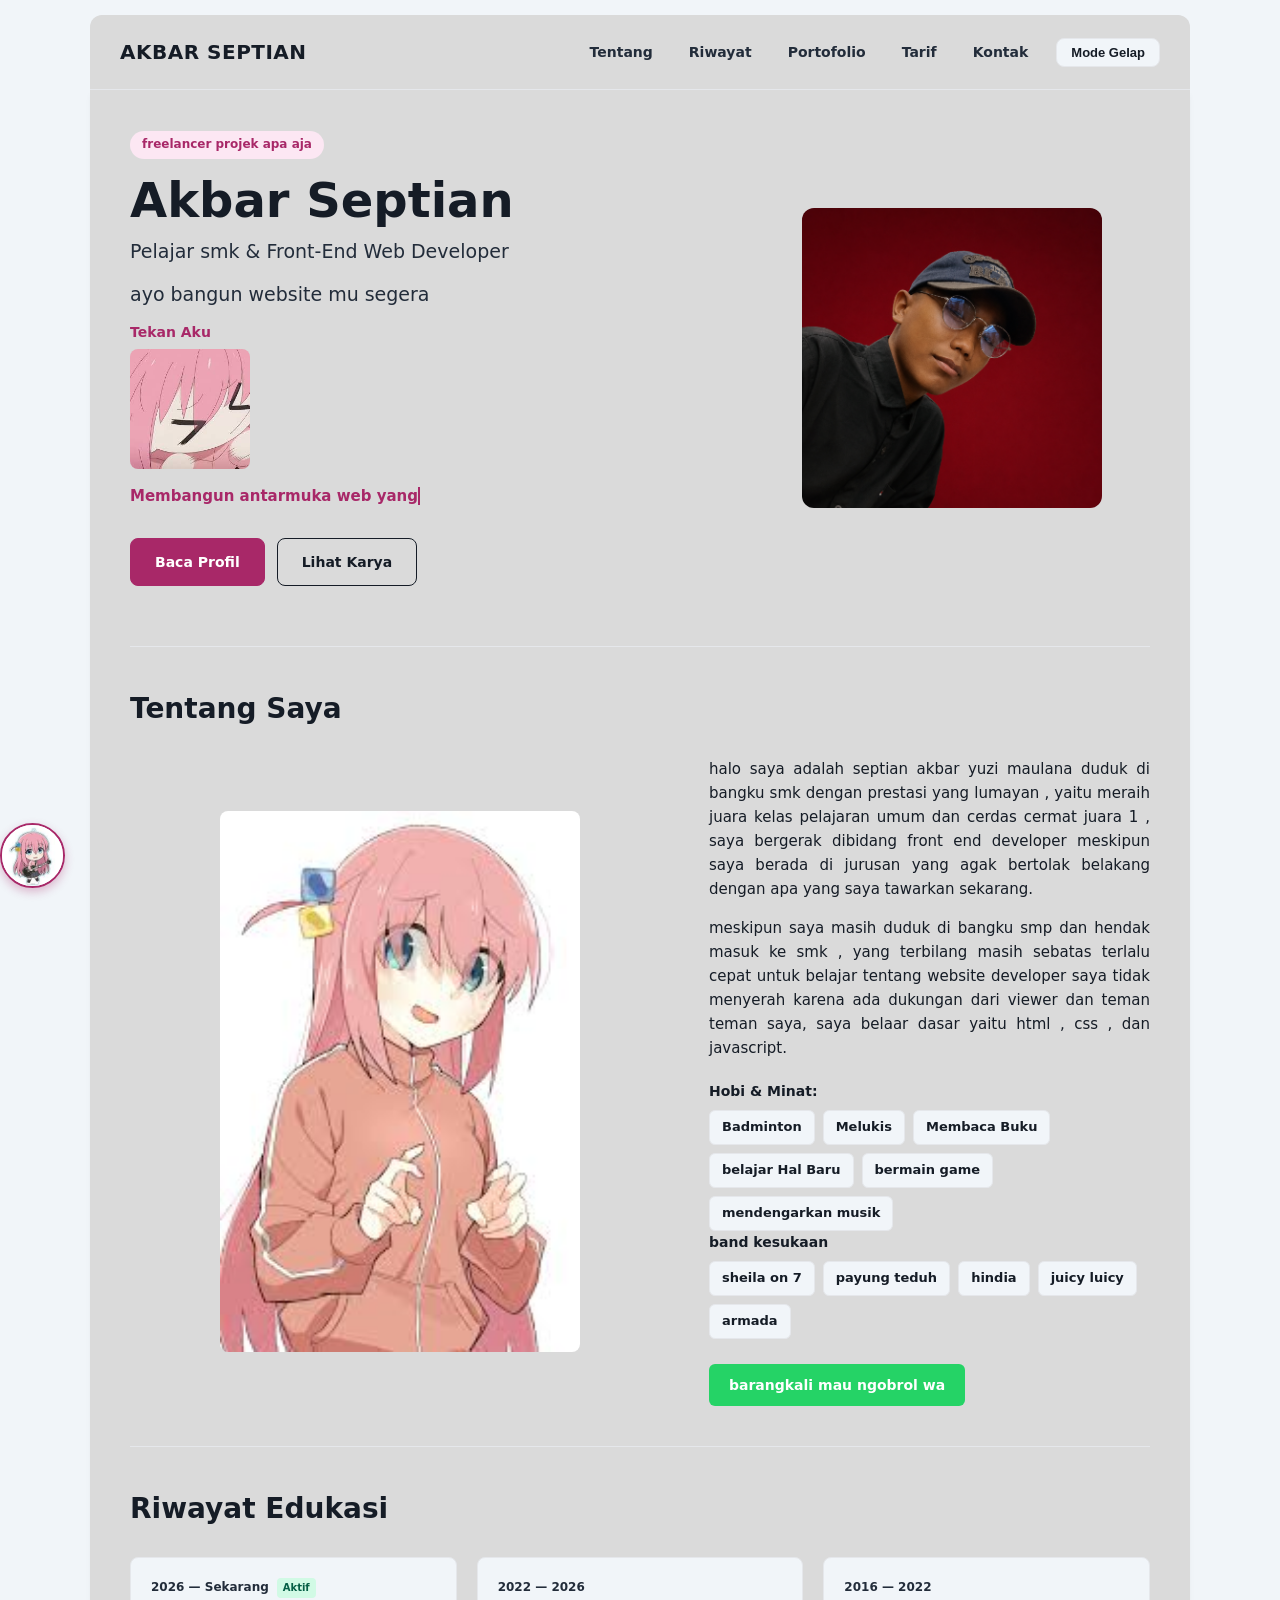
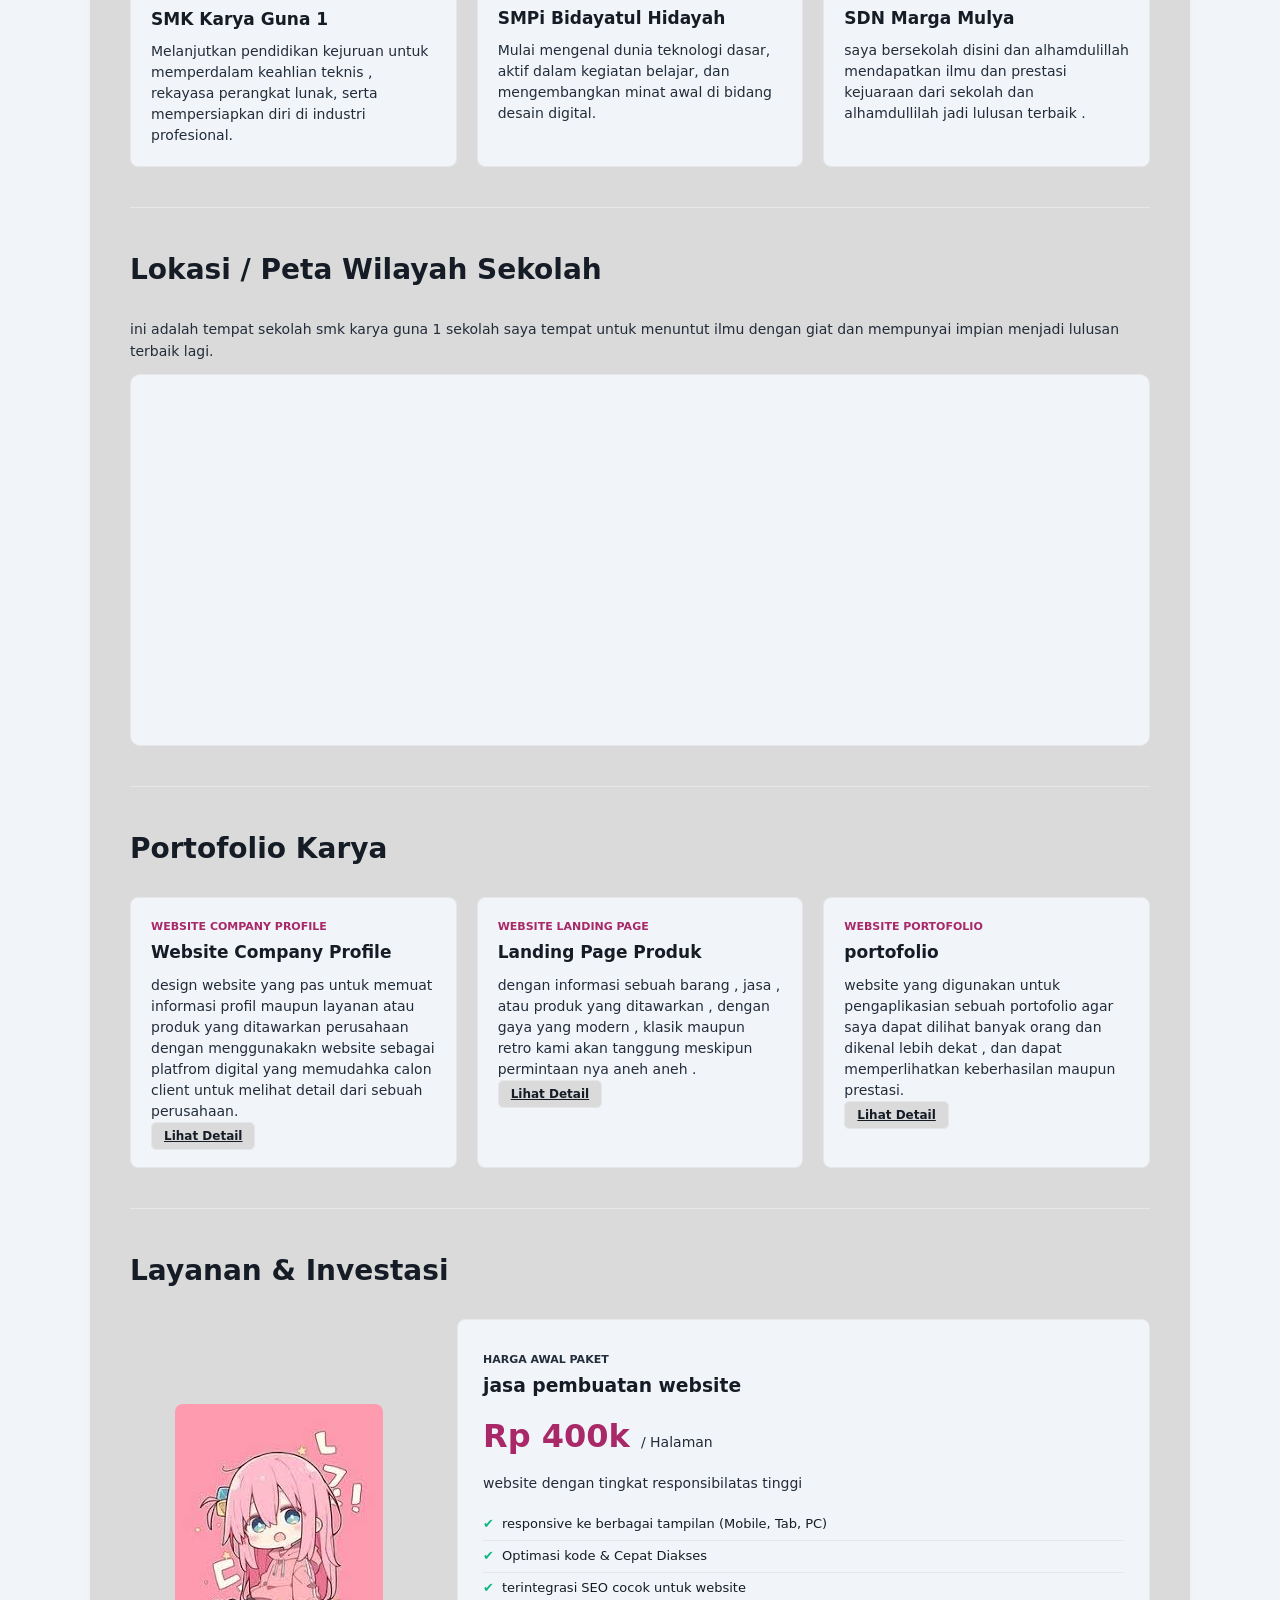
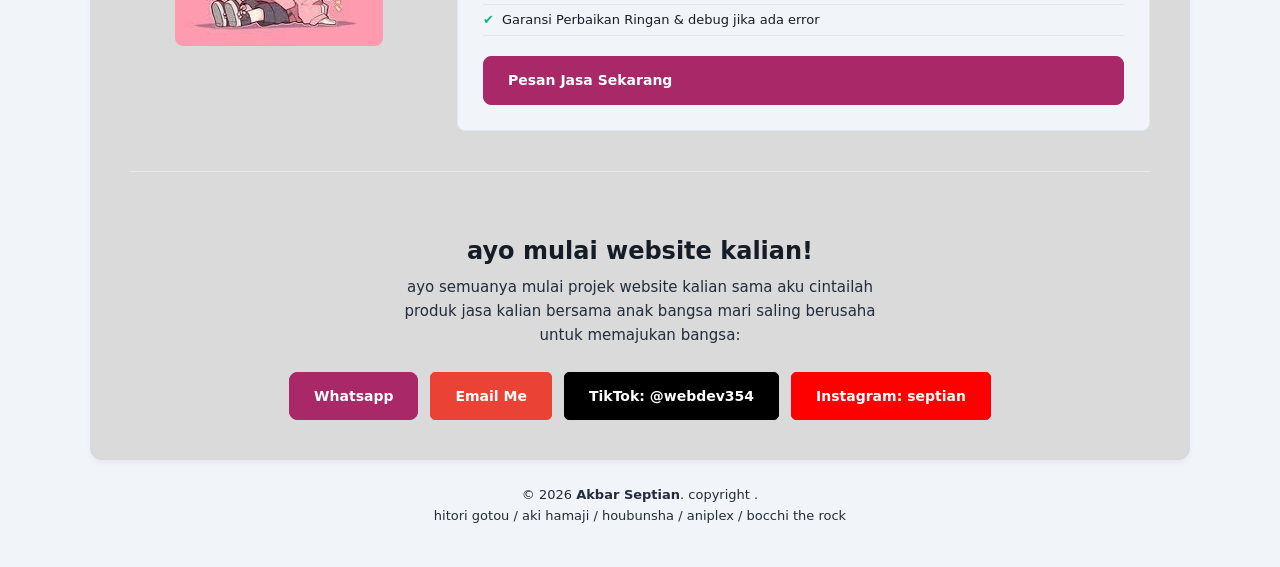
==== commit 51f38c25: "Enhance index.html with SEO meta tags Added meta tags for SEO and improved HTML structure." ====
--- a/index.html
+++ b/index.html
@@ -3,6 +3,10 @@
 <head>
   <meta charset="UTF-8">
   <meta name="viewport" content="width=device-width, initial-scale=1.0">
+   <meta name="description" content="penyedia jasa pembuatan website dengan tema apapun maupun tema anime sekalipun , 
+     sekaligus portofolio dari seorang yang menjalankan kode tersebut">
+    <meta name="keywords" content="website, jasa website, portofolio, penajamin, website bocchi , bocchi website ,
+     developer bocchi , dev bocchi , webdev bocchi">
   <title>JASA PEMBUATAN WEBSITE-BOCCHI</title>
   <link rel="stylesheet" href="style.css">
 </head>
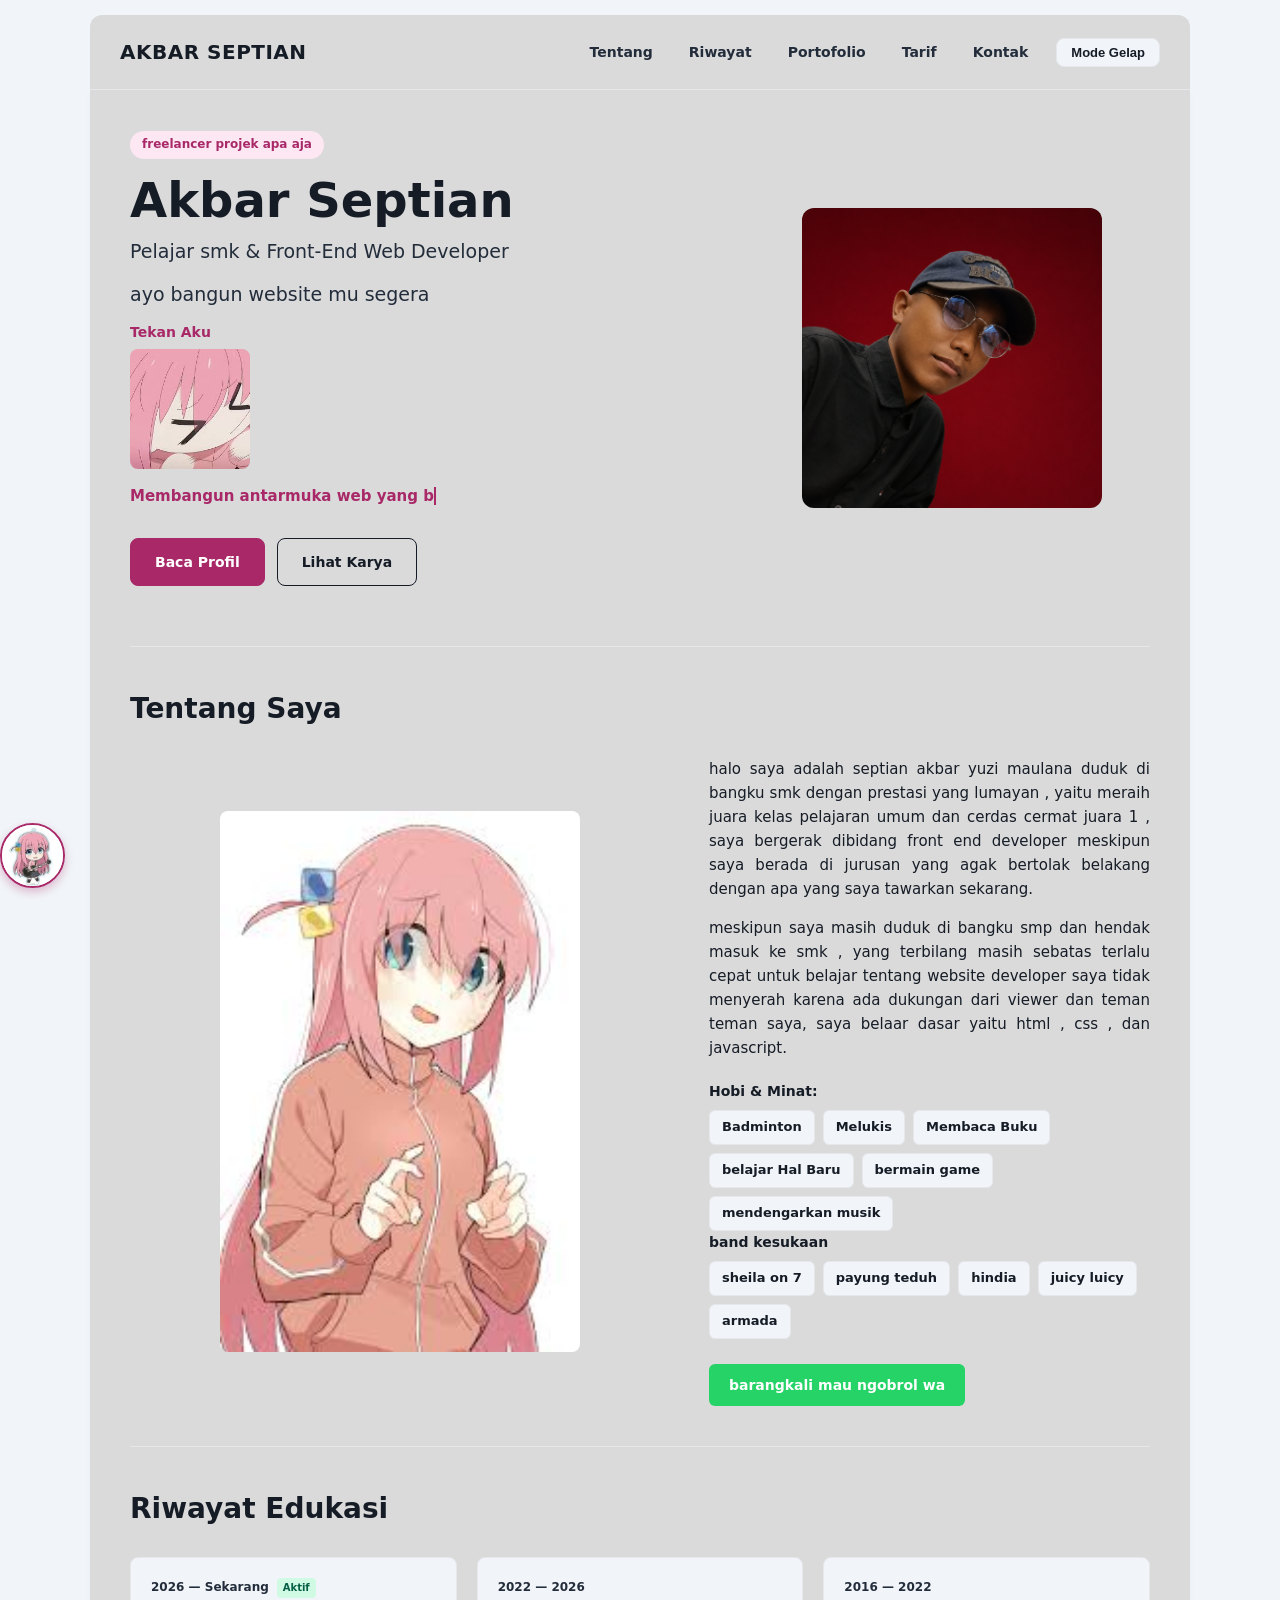
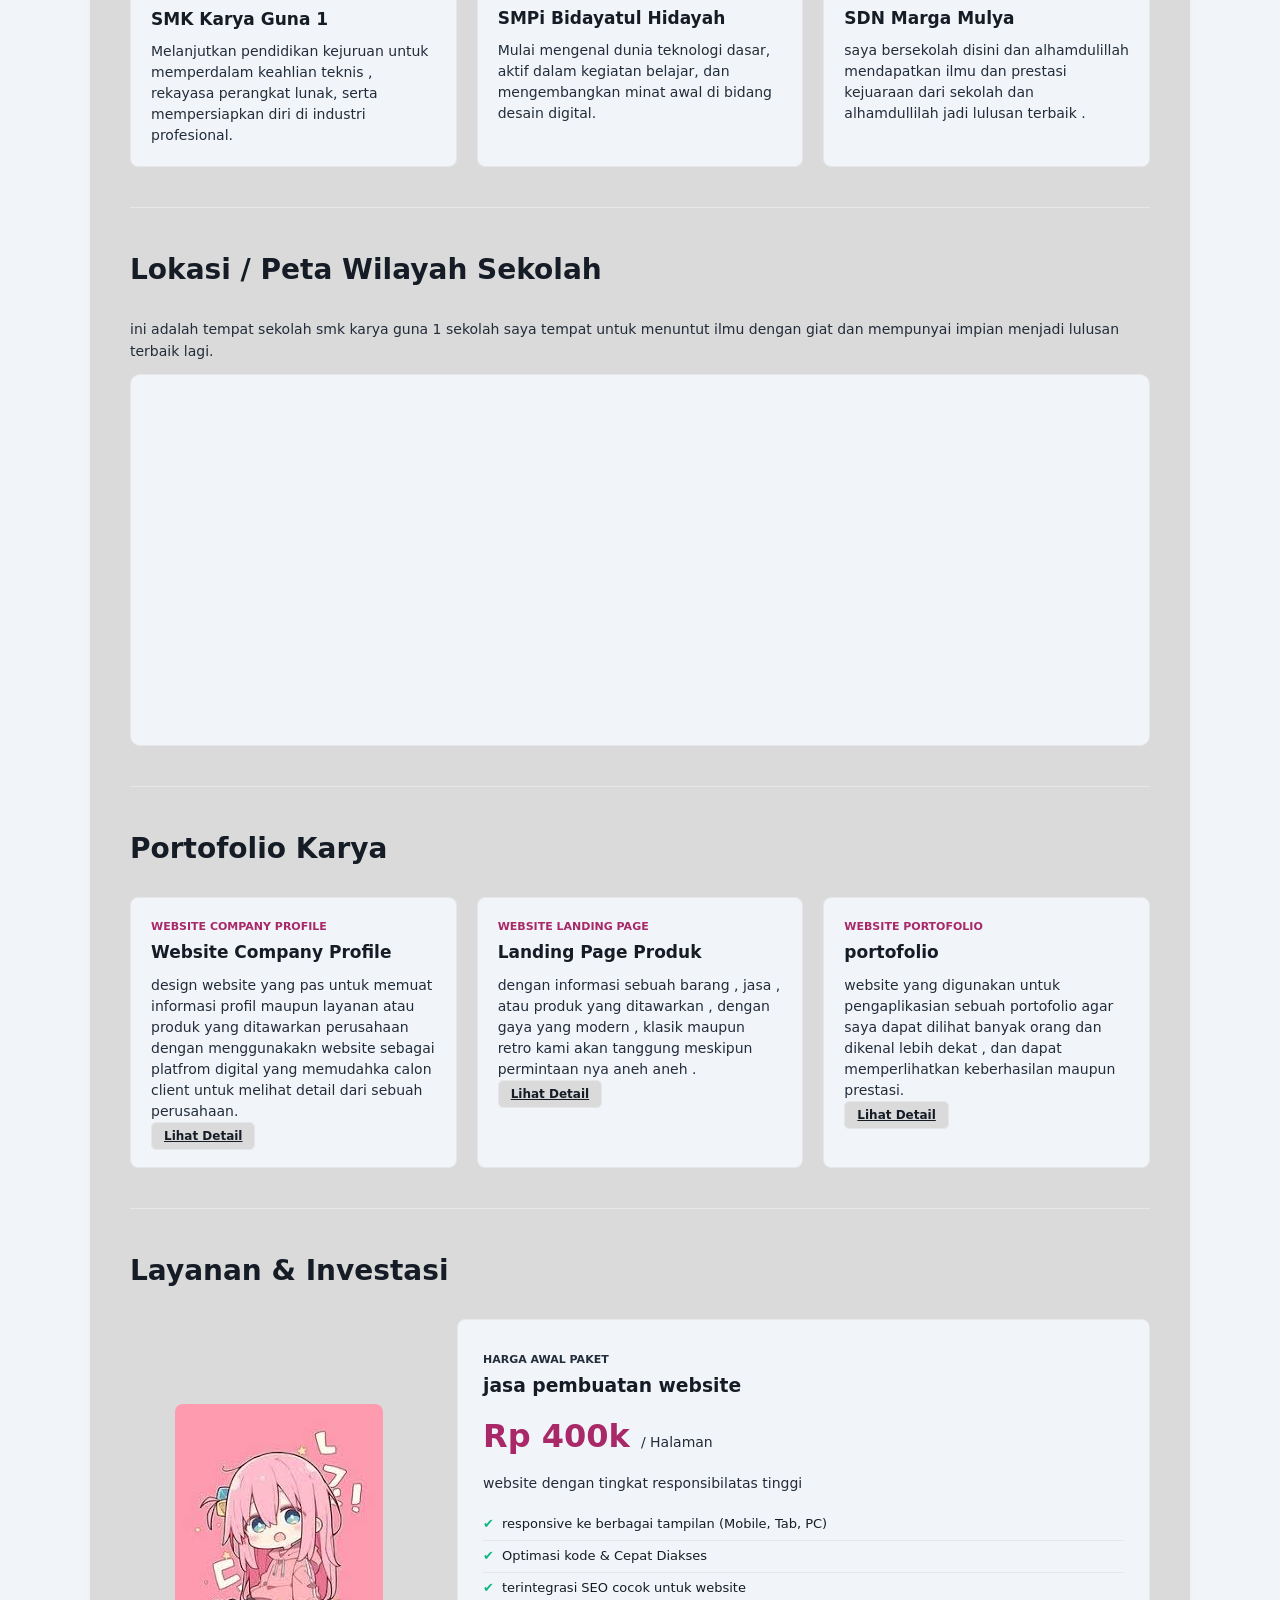
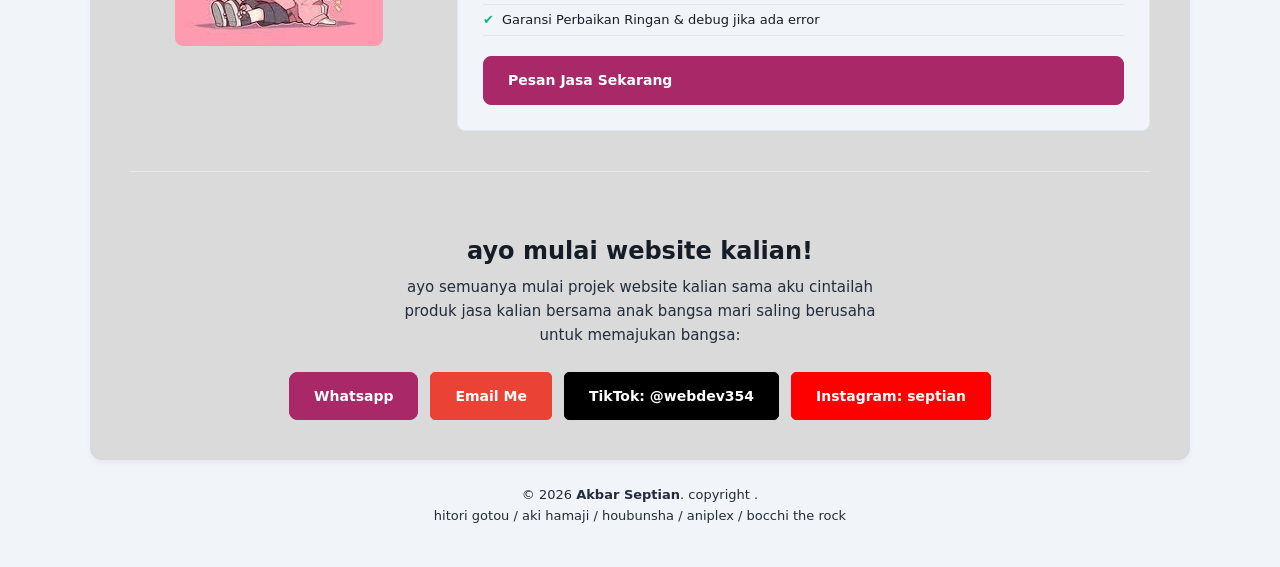
==== commit 6af97a66: "Enhance SEO keywords and update HTML structure Added additional keywords to improve SEO and updated " ====
--- a/index.html
+++ b/index.html
@@ -6,7 +6,10 @@
    <meta name="description" content="penyedia jasa pembuatan website dengan tema apapun maupun tema anime sekalipun , 
      sekaligus portofolio dari seorang yang menjalankan kode tersebut">
     <meta name="keywords" content="website, jasa website, portofolio, penajamin, website bocchi , bocchi website ,
-     developer bocchi , dev bocchi , webdev bocchi">
+     developer bocchi , dev bocchi , webdev bocchi , web bocchi , hitori gotou web , web hitori , jasa website , jasa web bocchi , 
+      jasa bocchi web , web bocchi , hitori web , hitori jasa web , jasa web , jasa website ,jasa website hitori , septian website , website septian
+      septian webdev , septian web, jasa web tian , website tian , website tian akbar , tian akbar , septian akbar yuzi maulana , jasa website tian ,jasa website
+      , jasa website terpercaya , jasa web amanah , jasa web terbaik , jasa website terbaik , jasa web cepat ">
   <title>JASA PEMBUATAN WEBSITE-BOCCHI</title>
   <link rel="stylesheet" href="style.css">
 </head>
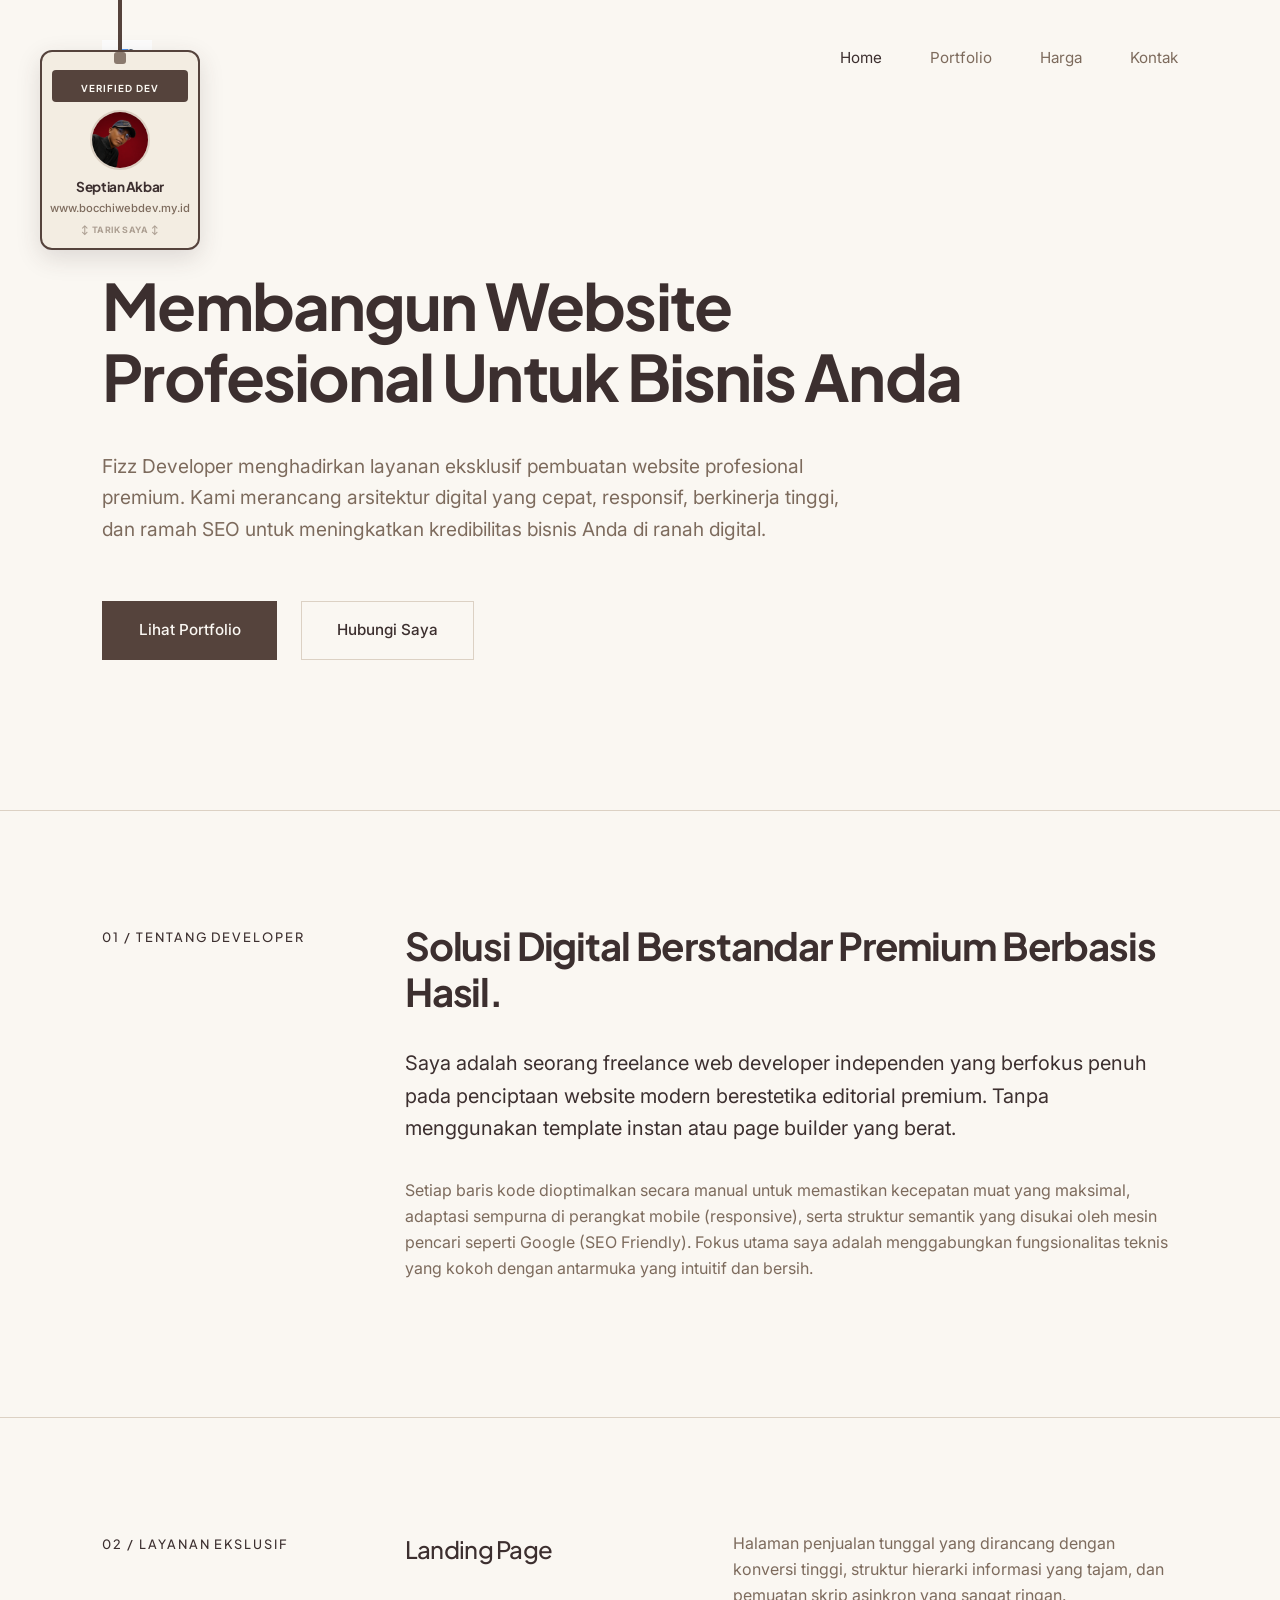
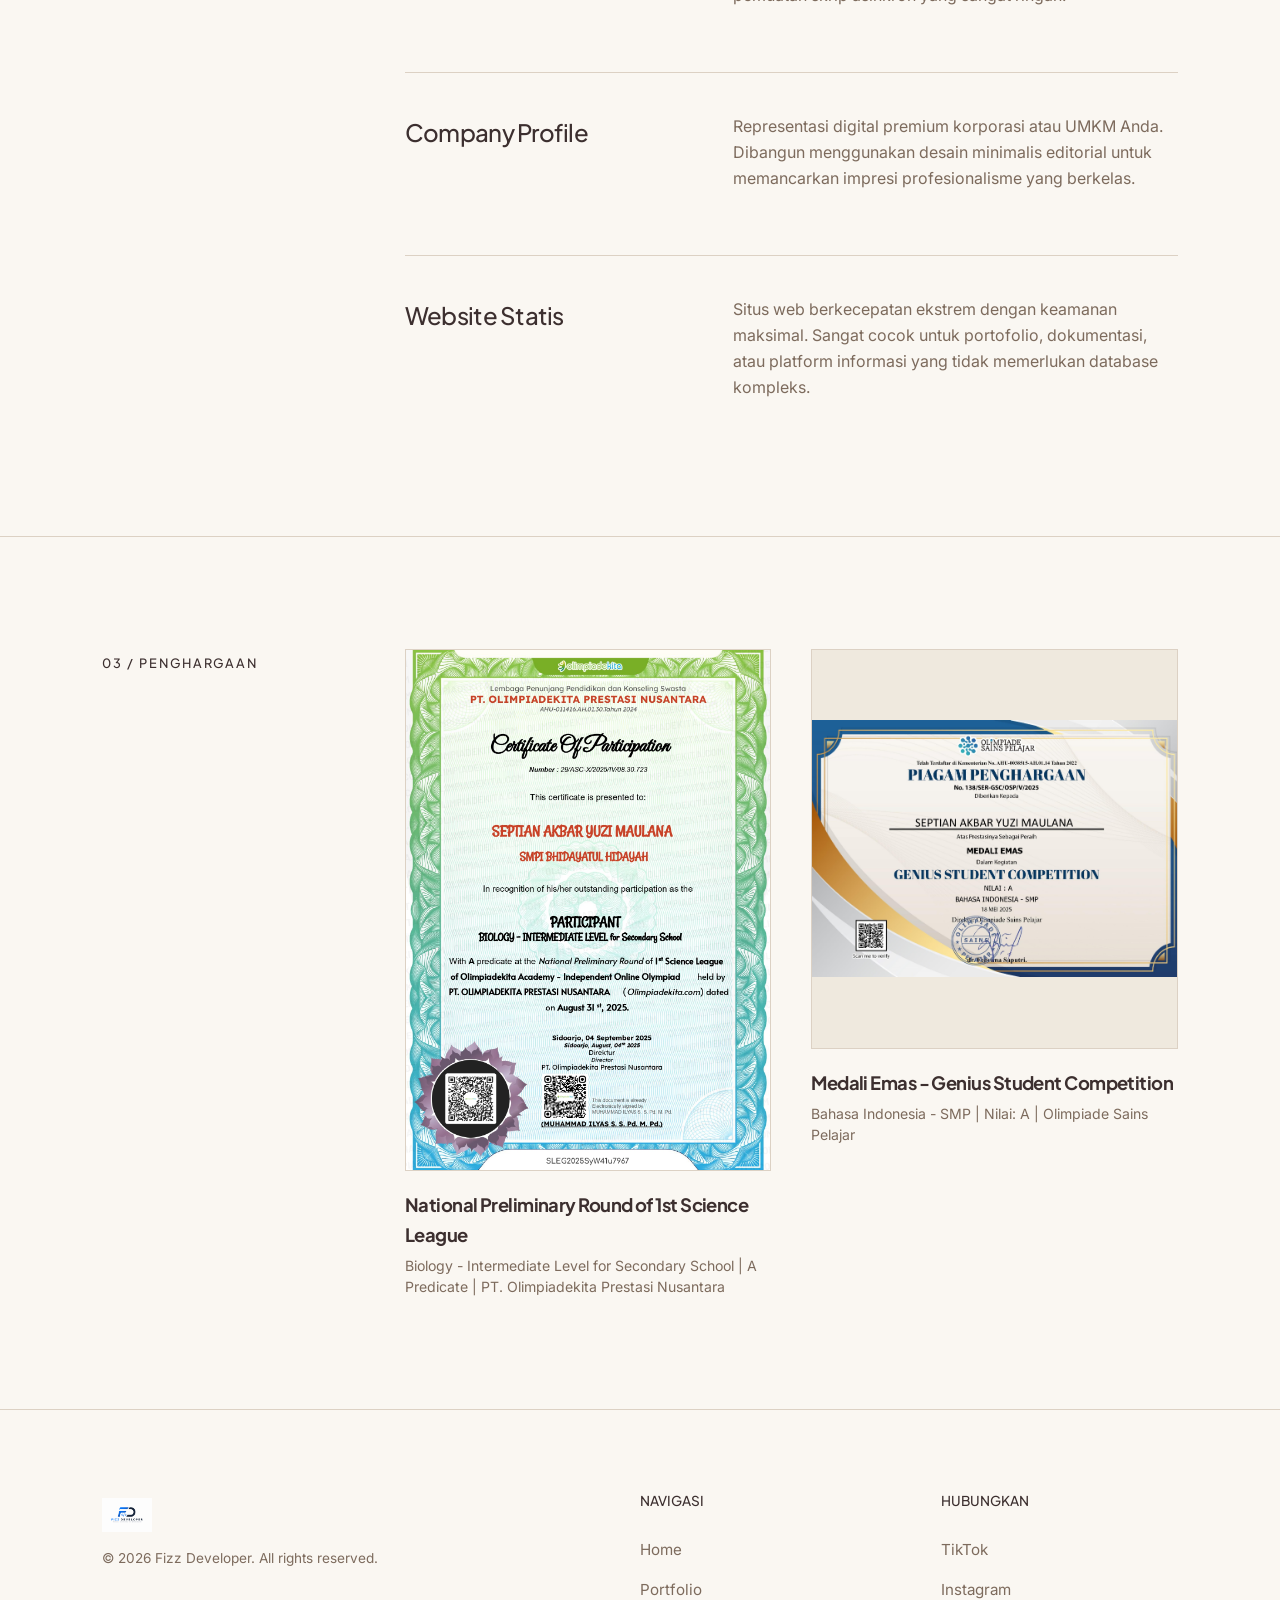
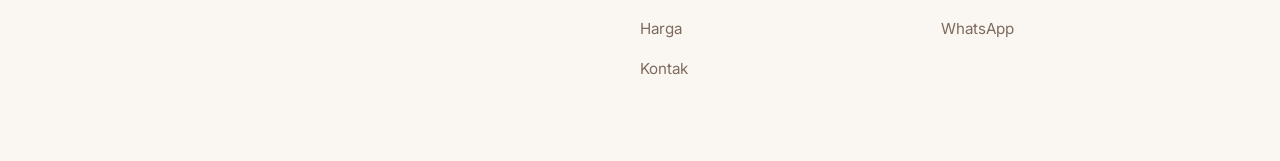
==== commit bbd4fad2: "Add files via upload" ====
--- a/index.html
+++ b/index.html
@@ -1,267 +1,182 @@
 <!DOCTYPE html>
 <html lang="id">
 <head>
-  <meta charset="UTF-8">
-  <meta name="viewport" content="width=device-width, initial-scale=1.0">
-   <meta name="description" content="penyedia jasa pembuatan website dengan tema apapun maupun tema anime sekalipun , 
-     sekaligus portofolio dari seorang yang menjalankan kode tersebut">
-    <meta name="keywords" content="website, jasa website, portofolio, penajamin, website bocchi , bocchi website ,
-     developer bocchi , dev bocchi , webdev bocchi , web bocchi , hitori gotou web , web hitori , jasa website , jasa web bocchi , 
-      jasa bocchi web , web bocchi , hitori web , hitori jasa web , jasa web , jasa website ,jasa website hitori , septian website , website septian
-      septian webdev , septian web, jasa web tian , website tian , website tian akbar , tian akbar , septian akbar yuzi maulana , jasa website tian ,jasa website
-      , jasa website terpercaya , jasa web amanah , jasa web terbaik , jasa website terbaik , jasa web cepat ">
-  <title>JASA PEMBUATAN WEBSITE-BOCCHI</title>
-  <link rel="stylesheet" href="style.css">
+    <meta charset="UTF-8">
+    <meta name="viewport" content="width=device-width, initial-scale=1.0">
+    <title>Fizz Developer | Jasa Pembuatan Website Premium</title>
+    <meta name="description" content="Fizz Developer menyediakan jasa pembuatan website Landing Page, Company Profile, dan Website Statis dengan desain modern, cepat, SEO Friendly, responsive, dan profesional.">
+    <meta name="keywords" content="jasa pembuatan website, jasa website, landing page, company profile, website statis, web developer Indonesia, website bisnis, website UMKM, website SEO, website responsive, Fizz Developer">
+    <meta name="author" content="Fizz Developer">
+    <link rel="canonical" href="https://fizzdeveloper.com/">
+    <meta property="og:type" content="website">
+    <meta property="og:url" content="https://fizzdeveloper.com/">
+    <meta property="og:title" content="Fizz Developer | Jasa Pembuatan Website Profesional Indonesia">
+    <meta property="og:description" content="Fizz Developer menyediakan jasa pembuatan website Landing Page, Company Profile, dan Website Statis dengan desain modern, cepat, SEO Friendly, responsive, dan profesional.">
+    <meta property="og:image" content="https://fizzdeveloper.com/logo.webp">
+    <meta property="twitter:card" content="summary_large_image">
+    <meta property="twitter:url" content="https://fizzdeveloper.com/">
+    <meta property="twitter:title" content="Fizz Developer | Jasa Pembuatan Website Profesional Indonesia">
+    <meta property="twitter:description" content="Fizz Developer menyediakan jasa pembuatan website Landing Page, Company Profile, dan Website Statis dengan desain modern, cepat, SEO Friendly, responsive, dan profesional.">
+    <meta property="twitter:image" content="https://fizzdeveloper.com/logo.webp">
+    <link rel="apple-touch-icon" sizes="180x180" href="logo.webp">
+    <link rel="icon" type="image/png" sizes="32x32" href="logo.webp">
+    <link rel="icon" type="image/png" sizes="16x16" href="logo.webp">
+    <link rel="preconnect" href="https://fonts.googleapis.com">
+    <link rel="preconnect" href="https://fonts.gstatic.com" crossorigin>
+    <link href="https://fonts.googleapis.com/css2?family=Inter:wght@400;500&family=Manrope:wght@700&family=Plus+Jakarta+Sans:wght@500;700&display=swap" rel="stylesheet">
+    <link rel="stylesheet" href="style.css">
 </head>
 <body>
 
-  <div id="progress"></div>
+    <nav class="navbar" id="mainNav">
+        <div class="nav-container">
+            <a href="index.html" class="nav-logo data-nav-link">
+                <img src="logo.webp" alt="Fizz Developer Logo" width="50" height="50" onerror="this.style.display='none'; this.nextElementSibling.style.display='block';">
+                <span class="logo-text" style="display:none;">FIZZ DEVELOPER</span>
+            </a>
+            <button class="nav-toggle" aria-label="Toggle navigation menu" aria-expanded="false">
+                <span class="hamburger"></span>
+            </button>
+            <ul class="nav-links">
+                <li><a href="index.html" class="data-nav-link active">Home</a></li>
+                <li><a href="portfolio.html" class="data-nav-link">Portfolio</a></li>
+                <li><a href="harga.html" class="data-nav-link">Harga</a></li>
+                <li><a href="kontak.html" class="data-nav-link">Kontak</a></li>
+            </ul>
+        </div>
+    </nav>
 
-  <header class="main-header">
-    <div class="header-container">
-      <a href="#hero" class="logo">AKBAR SEPTIAN</a>
-      <nav style="display: flex; align-items: center; gap: 20px;">
-        <div class="nav-links">
-          <a href="#about">Tentang</a>
-          <a href="#timeline">Riwayat</a>
-          <a href="#portfolio">Portofolio</a>
-          <a href="#price">Tarif</a>
-          <a href="#contact">Kontak</a>
+    <div id="page-content-wrapper">
+        <main>
+            <section class="hero-section wrapper">
+                <div class="hero-content reveal">
+                    <h1 class="hero-title">Membangun Website Profesional Untuk Bisnis Anda</h1>
+                    <p class="hero-subtitle">Fizz Developer menghadirkan layanan eksklusif pembuatan website profesional premium. Kami merancang arsitektur digital yang cepat, responsif, berkinerja tinggi, dan ramah SEO untuk meningkatkan kredibilitas bisnis Anda di ranah digital.</p>
+                    <div class="hero-cta">
+                        <a href="portfolio.html" class="btn btn-primary data-nav-link">Lihat Portfolio</a>
+                        <a href="kontak.html" class="btn btn-secondary data-nav-link">Hubungi Saya</a>
+                    </div>
+                </div>
+            </section>
+
+            <section class="about-section section-border wrapper">
+                <div class="section-grid reveal">
+                    <div class="grid-label">
+                        <span class="meta-label">01 / TENTANG DEVELOPER</span>
+                    </div>
+                    <div class="grid-content">
+                        <h2 class="section-title">Solusi Digital Berstandar Premium Berbasis Hasil.</h2>
+                        <p class="body-text large">Saya adalah seorang freelance web developer independen yang berfokus penuh pada penciptaan website modern berestetika editorial premium. Tanpa menggunakan template instan atau page builder yang berat.</p>
+                        <p class="body-text">Setiap baris kode dioptimalkan secara manual untuk memastikan kecepatan muat yang maksimal, adaptasi sempurna di perangkat mobile (responsive), serta struktur semantik yang disukai oleh mesin pencari seperti Google (SEO Friendly). Fokus utama saya adalah menggabungkan fungsionalitas teknis yang kokoh dengan antarmuka yang intuitif dan bersih.</p>
+                    </div>
+                </div>
+            </section>
+
+            <section class="services-section section-border wrapper">
+                <div class="section-grid reveal">
+                    <div class="grid-label">
+                        <span class="meta-label">02 / LAYANAN EKSLUSIF</span>
+                    </div>
+                    <div class="grid-content">
+                        <div class="service-list">
+                            <div class="service-item">
+                                <h3 class="service-name">Landing Page</h3>
+                                <p class="body-text">Halaman penjualan tunggal yang dirancang dengan konversi tinggi, struktur hierarki informasi yang tajam, dan pemuatan skrip asinkron yang sangat ringan.</p>
+                            </div>
+                            <div class="service-item">
+                                <h3 class="service-name">Company Profile</h3>
+                                <p class="body-text">Representasi digital premium korporasi atau UMKM Anda. Dibangun menggunakan desain minimalis editorial untuk memancarkan impresi profesionalisme yang berkelas.</p>
+                            </div>
+                            <div class="service-item">
+                                <h3 class="service-name">Website Statis</h3>
+                                <p class="body-text">Situs web berkecepatan ekstrem dengan keamanan maksimal. Sangat cocok untuk portofolio, dokumentasi, atau platform informasi yang tidak memerlukan database kompleks.</p>
+                            </div>
+                        </div>
+                    </div>
+                </div>
+            </section>
+
+            <section class="awards-section section-border wrapper">
+                <div class="section-grid reveal">
+                    <div class="grid-label">
+                        <span class="meta-label">03 / PENGHARGAAN</span>
+                    </div>
+                    <div class="grid-content">
+                        <div class="awards-gallery">
+                            <div class="award-card">
+                                <div class="image-placeholder animate-pulse">
+                                    <img src="penghargaan 2.jpg" alt="Sertifikat Olimpiadekita Biology Intermediate Level" loading="lazy" width="420" height="594">
+                                    <span class="placeholder-text">Sertifikat Olimpiadekita (Biology)</span>
+                                </div>
+                                <h4 class="award-title-text">National Preliminary Round of 1st Science League</h4>
+                                <p class="award-desc-text">Biology - Intermediate Level for Secondary School | A Predicate | PT. Olimpiadekita Prestasi Nusantara</p>
+                            </div>
+                            <div class="award-card">
+                                <div class="image-placeholder animate-pulse">
+                                    <img src="penghargaan 1.webp" alt="Piagam Penghargaan Medali Emas Genius Student Competition" loading="lazy" width="600" height="420">
+                                    <span class="placeholder-text">Medali Emas Genius Student Competition</span>
+                                </div>
+                                <h4 class="award-title-text">Medali Emas - Genius Student Competition</h4>
+                                <p class="award-desc-text">Bahasa Indonesia - SMP | Nilai: A | Olimpiade Sains Pelajar</p>
+                            </div>
+                        </div>
+                    </div>
+                </div>
+            </section>
+        </main>
+    </div>
+
+    <footer class="footer wrapper section-border">
+        <div class="footer-grid">
+            <div class="footer-brand">
+                <div class="footer-logo">
+                    <img src="logo.webp" alt="Fizz Developer Logo" width="50" height="50" onerror="this.style.display='none'; this.nextElementSibling.style.display='block';">
+                    <span class="logo-text" style="display:none;">FIZZ DEVELOPER</span>
+                </div>
+                <p class="copyright">&copy; 2026 Fizz Developer. All rights reserved.</p>
+            </div>
+            <div class="footer-nav">
+                <span class="footer-label">Navigasi</span>
+                <ul class="footer-links">
+                    <li><a href="index.html" class="data-nav-link">Home</a></li>
+                    <li><a href="portfolio.html" class="data-nav-link">Portfolio</a></li>
+                    <li><a href="harga.html" class="data-nav-link">Harga</a></li>
+                    <li><a href="kontak.html" class="data-nav-link">Kontak</a></li>
+                </ul>
+            </div>
+            <div class="footer-social">
+                <span class="footer-label">Hubungkan</span>
+                <ul class="footer-links">
+                    <li><a href="https://tiktok.com/@webdev354" target="_blank" rel="noopener noreferrer">TikTok</a></li>
+                    <li><a href="https://www.instagram.com/@septiannn.123?igsh=YzI5ZzZ2djduNjRn" target="_blank" rel="noopener noreferrer">Instagram</a></li>
+                    <li><a href="https://wa.me/6282231533102" target="_blank" rel="noopener noreferrer">WhatsApp</a></li>
+                </ul>
+            </div>
         </div>
+    </footer>
+
+   <div class="pull-lanyard-wrapper" id="interactiveLanyard">
+        <svg class="lanyard-string-svg">
+            <line id="lanyardLine" x1="50%" y1="0" x2="50%" y2="100%" />
+        </svg>
         
-        <button id="themeToggleBtn" class="btn-theme-toggle" aria-label="Ubah Tampilan">Mode Gelap</button>
+        <div class="lanyard-id-card">
+            <div class="lanyard-clip"></div>
+            <div class="card-inner">
+                <div class="card-header">
+                    <span class="badge-status">VERIFIED DEV</span>
+                </div>
+                <img src="ChatGPT Image Jun 15, 2026, 09_44_10 PM.png" alt="Septian Akbar" class="card-avatar">
+                <div class="card-details">
+                    <h4 class="card-name">Septian Akbar</h4>
+                    <p class="card-site">www.bocchiwebdev.my.id</p>
+                </div>
+                <div class="card-pull-handle">↕ TARIK SAYA ↕</div>
+            </div>
+        </div>
+    </div>
 
-        <button class="hamburger" id="hamburgerBtn" aria-label="Buka Menu">
-          <span></span><span></span><span></span>
-        </button>
-      </nav>
-    </div>
-    <div class="mobile-menu" id="mobileMenu">
-      <a href="#about">deskripsi</a>
-      <a href="#timeline">sekolah</a>
-      <a href="#portfolio">Portofolio</a>
-      <a href="#price">penawaran</a>
-      <a href="#contact">Kontak</a>
-    </div>
-  </header>
 
-  <main class="unified-wrapper">
-    
-    <section id="hero" class="page-section">
-      <div class="hero-grid">
-        <div class="hero-text">
-          <span class="badge">freelancer projek apa aja</span>
-          <h1 class="hero-title">Akbar Septian </h1>
-          <p class="hero-sub">Pelajar smk & Front-End Web Developer</p>
-          <p class="hero-sub">ayo bangun website mu segera</p>
-
-          <p class="tekan-aku-hint">Tekan Aku </p>
-
-          <img src="download (3).jpg" id="tombolAudioAnime" 
-          alt="Tombol Interaksi Anime" class="image-rounded"
-           style="width: 120px; height: auto; cursor: pointer; 
-           display: block; margin-bottom: 15px;">
-
-          <p class="hero-typing">
-            <span id="typingText"></span><span class="cursor"></span>
-          </p>
-          <div class="hero-btns">
-            <a href="#about" class="btn-primary">Baca Profil</a>
-            <a href="#portfolio" class="btn-outline">Lihat Karya</a>
-          </div>
-        </div>
-        <div class="hero-photo">
-          <img src="ChatGPT Image Jun 15, 2026, 09_44_10 PM.png" id="fotoProfil" alt="Foto Profil Akbar" class="img-responsive profile-rounded" loading="lazy">
-        </div>
-      </div>
-    </section>
-
-    <audio id="audioProjek" src="projek baru 21.mp3"></audio>
-    <audio id="audioBocchiAngkat" src="suara-angkat.mp3"></audio>
-
-    <hr class="section-divider">
-
-    <section id="about" class="page-section">
-      <h2 class="section-title">Tentang Saya</h2>
-      <div class="about-grid">
-          <div class="about-image-block">
-          <img src="download (2).jpg" alt="Karakter Pendukung Tentang Saya" class="img-responsive image-rounded" loading="lazy">
-        </div>
-        <div class="about-text-block">
-          <p>halo saya adalah septian akbar yuzi maulana duduk di bangku smk dengan prestasi yang
-            lumayan , yaitu meraih juara kelas pelajaran umum dan cerdas cermat juara 1 , 
-            saya bergerak dibidang front end developer meskipun saya berada di
-          jurusan yang agak bertolak belakang dengan apa yang saya tawarkan sekarang.</p>
-          <p>meskipun saya masih duduk di bangku smp dan hendak masuk ke smk , yang terbilang 
-            masih sebatas terlalu cepat untuk belajar tentang website developer saya tidak menyerah karena
-            ada dukungan dari viewer dan teman teman saya, saya belaar dasar yaitu html , css , dan javascript.
-          </p>
-
-          <div class="hobby-section">
-            <h4>Hobi & Minat:</h4>
-            <div class="hobby-tags">
-              <span class="hobby-item"> Badminton</span>
-              <span class="hobby-item"> Melukis</span>
-              <span class="hobby-item">Membaca Buku</span>
-              <span class="hobby-item">belajar Hal Baru</span>
-              <span class="hobby-item">bermain game</span>
-              <span class="hobby-item">mendengarkan musik</span>
-            </div>
-
-            <h4>band kesukaan</h4>
-            <div class="hobby-tags">
-              <span class="hobby-item">sheila on 7</span>
-              <span class="hobby-item">payung teduh</span>
-              <span class="hobby-item">hindia</span>
-              <span class="hobby-item">juicy luicy</span>
-              <span class="hobby-item">armada</span>
-            </div>
-          </div>
-
-          <a href="https://wa.me/6282231533102" class="btn-wa" target="_blank">
-            barangkali mau ngobrol wa</a>
-      </div>
-    </section>
-
-    <hr class="section-divider">
-
-    <section id="timeline" class="page-section">
-      <h2 class="section-title">Riwayat Edukasi</h2>
-      <div class="timeline-grid">
-        <div class="timeline-box">
-          <span class="tl-date">2026 — Sekarang <mark class="status-badge">Aktif</mark></span>
-          <h3>SMK Karya Guna 1</h3>
-          <p>Melanjutkan pendidikan kejuruan untuk memperdalam keahlian teknis
-            , rekayasa perangkat lunak, serta mempersiapkan diri di industri profesional.</p>
-        </div>
-        <div class="timeline-box">
-          <span class="tl-date">2022 — 2026</span>
-          <h3>SMPi Bidayatul Hidayah</h3>
-          <p>Mulai mengenal dunia teknologi dasar, aktif dalam kegiatan
-             belajar, dan mengembangkan minat awal di bidang desain digital.</p>
-        </div>
-        <div class="timeline-box">
-          <span class="tl-date">2016 — 2022</span>
-          <h3>SDN Marga Mulya</h3>
-          <p>saya bersekolah disini dan alhamdulillah mendapatkan ilmu dan
-             prestasi kejuaraan dari sekolah dan alhamdullilah jadi lulusan
-             terbaik  .</p>
-        </div>
-      </div>
-    </section>
-
-    <hr class="section-divider">
-
-    <section id="school-map" class="page-section">
-      <h2 class="section-title">Lokasi / Peta Wilayah Sekolah</h2>
-      <p class="map-desc">ini adalah tempat sekolah smk karya guna 1 sekolah saya 
-        tempat untuk menuntut ilmu dengan giat dan mempunyai impian menjadi lulusan 
-        terbaik lagi.
-      </p>
-      <div class="map-container">
-        <iframe
-          src="https://www.google.com/maps/embed?pb=!1m18!1m12!1m3!1d3966.081123456789!2d106.980000!3d-6.240000!2m3!1f0!2f0!3f0!3m2!1i1024!2i768!4f13.1!3m3!1m2!1s0x0%3A0x0!2zNsKwMTQnMjQuMCJTIDEwNsKwNTgnNDguMCJF!5e0!3m2!1sid!2sid!4v1719391000000!5m2!1sid!2sid"
-          width="100%"
-          height="350"
-          style="border:0; border-radius: 8px;"
-          allowfullscreen=""
-          loading="lazy" 
-          referrerpolicy="no-referrer-when-downgrade">
-        </iframe>
-      </div>
-    </section>
-
-    <hr class="section-divider">
-
-    <section id="portfolio" class="page-section">
-      <h2 class="section-title">Portofolio Karya</h2>
-      <div class="portfolio-grid">
-        <div class="portfolio-card">
-          <span class="item-cat">website company profile</span>
-          <h3>Website Company Profile</h3>
-          <p>design website yang pas untuk memuat informasi profil maupun layanan 
-            atau produk yang ditawarkan perusahaan dengan menggunakakn website sebagai
-            platfrom digital yang memudahka calon client untuk melihat detail dari 
-            sebuah perusahaan.</p>
-          <a href="https://akbarseptian167-a11y.github.io/tiantravel" class="btn-sm">Lihat Detail</a>
-        </div>
-        <div class="portfolio-card">
-          <span class="item-cat">website landing page</span>
-          <h3>Landing Page Produk</h3>
-          <p>dengan informasi sebuah barang , jasa , atau produk yang ditawarkan 
-            , dengan gaya yang modern , klasik maupun retro kami akan tanggung 
-            meskipun permintaan nya aneh aneh .</p>
-          <a href="https://akbarseptian167-a11y.github.io/demo-landingpage" class="btn-sm">Lihat Detail</a>
-        </div>
-        <div class="portfolio-card">
-          <span class="item-cat">Website portofolio</span>
-          <h3>portofolio</h3>
-          <p>website yang digunakan untuk pengaplikasian sebuah portofolio 
-            agar saya dapat dilihat banyak orang dan dikenal lebih dekat
-            , dan dapat memperlihatkan keberhasilan maupun prestasi.</p>
-         <a href="https://akbarseptian167-a11y.github.io/jasalp" class="btn-sm">Lihat Detail</a>
-        </div>
-      </div>
-    </section>
-
-    <hr class="section-divider">
-
-    <section id="price" class="page-section">
-      <h2 class="section-title">Layanan & Investasi</h2>
-      <div class="price-grid">
-        <div class="price-chibi-box">
-          <img src="images (7).jpg" alt="Chibi Character" 
-          class="img-responsive image-rounded" loading="lazy">
-        </div>
-        <div class="price-info-box">
-          <span class="price-tag">HARGA AWAL PAKET</span>
-          <h3>jasa pembuatan website</h3>
-          <div class="amount">Rp 400k <span>/ Halaman</span></div>
-          <p class="price-intro">website dengan tingkat responsibilatas tinggi </p>
-          <ul class="features-list">
-            <li>responsive ke berbagai tampilan (Mobile, Tab, PC)</li>
-            <li>Optimasi kode & Cepat Diakses</li>
-            <li>terintegrasi SEO cocok untuk website</li>
-            <li>Garansi Perbaikan Ringan & debug jika ada error</li>
-          </ul>
-          <a href="#contact" class="btn-price-cta">Pesan Jasa Sekarang</a>
-        </div>
-      </div>
-    </section>
-
-    <hr class="section-divider">
-
-    <section id="contact" class="page-section contact-center">
-      <h2>ayo mulai website kalian!</h2>
-      <p>ayo semuanya mulai projek website kalian sama aku cintailah <produk>produk</produk>
-      <jasa>jasa</jasa> kalian bersama anak bangsa mari saling berusaha untuk memajukan bangsa:</p>
-
-      <div class="contact-buttons-container">
-        <a href="https://wa.me/6282231533102" class="btn-contact-main" 
-        target="_blank">Whatsapp</a>
-        <a href="mailto:akbarseptian167@gmail.com" class="btn-contact-email"
-         target="_blank">Email Me</a>
-        <a href="https://www.tiktok.com/@webdev354" class="btn-contact-tiktok"
-         target="_blank">TikTok: @webdev354</a>
-        <a href="https://www.instagram.com/@septiannn.123?igsh=YzI5ZzZ2djduNjRn"
-         class="btn-contact-ig" target="_blank">Instagram: septian</a>
-      </div>
-    </section>
-    
-  </main>
-
-  <footer class="main-footer">
-    <div class="footer-container">
-      <p>© 2026 <strong>Akbar Septian</strong>. copyright .</p>
-    </div>
-    <div class="footer-container">
-      <p>hitori gotou / aki hamaji / houbunsha / aniplex / bocchi the rock</p>
-    </div>
-  </footer>
-
-  <img src="download (4).jpg" id="bocchiMascot" alt="Bocchi Walker Mascot"
-   class="bocchi-walker">
-
-  <script src="script.js"></script>
+    <script src="script.js" defer></script>
 </body>
-</html>
+</html>
--- a/style.css
+++ b/style.css
@@ -1,655 +1,893 @@
-*, *::before, *::after {
-  box-sizing: border-box;
-  margin: 0;
-  padding: 0;
-}
-
 :root {
-  --bg-soft-canvas: #F1F5F9;  
-  --canvas-white: #dadada;   
-  --text-dark: #151c26;      
-  --text-muted: #222c3a;     
-  --accent-pink: #a82868;    
-  --border-line: #E5E7EB;    
-}
-
-body.dark-theme {
-  --bg-soft-canvas: #0f172a;
-  --canvas-white: #1e293b;
-  --text-dark: #f8fafc;
-  --text-muted: #cbd5e1;
-  --border-line: #334155;
+    --bg-primary: #FAF7F2;
+    --bg-secondary: #F3EDE2;
+    --text-primary: #3C2F2F;
+    --text-secondary: #7D6B5D;
+    --border-color: #DCD1C4;
+    --accent-color: #55433C;
+    --surface-gray: #EFE9DE;
+    --font-heading: 'Plus Jakarta Sans', 'Manrope', sans-serif;
+    --font-body: 'Inter', sans-serif;
+    --transition-smooth: all 0.5s cubic-bezier(0.16, 1, 0.3, 1);
+}
+
+* {
+    box-sizing: border-box;
+    margin: 0;
+    padding: 0;
 }
 
 html {
-  scroll-behavior: smooth;
-  font-family: system-ui, -apple-system, BlinkMacSystemFont, 'Segoe UI', Roboto, Arial, sans-serif;
+    scroll-behavior: smooth;
+    text-rendering: optimizeLegibility;
+    -webkit-font-smoothing: antialiased;
+    font-size: 16px;
+    background-color: var(--bg-primary);
+    color: var(--text-primary);
 }
 
 body {
-  background-color: var(--bg-soft-canvas);
-  color: var(--text-dark);
-  padding: 15px clamp(10px, 4vw, 40px);
-  line-height: 1.6;
-  position: relative;
-  transition: background-color 0.3s ease, color 0.3s ease;
-}
-
-#progress {
-  position: fixed;
-  top: 0;
-  left: 0;
-  height: 4px;
-  width: 0%;
-  background-color: var(--accent-pink);
-  z-index: 9999;
-  will-change: width;
-}
-
-.main-header {
-  background-color: var(--canvas-white);
-  border-radius: 12px 12px 0 0;
-  max-width: 1100px;
-  margin: 0 auto;
-  padding: 20px clamp(15px, 3vw, 30px);
-  width: 100%;
-  border-bottom: 1px solid var(--border-line);
-  transition: background-color 0.3s ease, border-color 0.3s ease;
-}
-
-.header-container {
-  display: flex;
-  justify-content: space-between;
-  align-items: center;
-}
-
-.logo {
-  font-size: 20px;
-  font-weight: 700;
-  color: var(--text-dark);
-  text-decoration: none;
-  letter-spacing: 0.5px;
+    font-family: var(--font-body);
+    line-height: 1.625;
+    overflow-x: hidden;
+}
+
+h1, h2, h3, h4 {
+    font-family: var(--font-heading);
+    color: var(--text-primary);
+    font-weight: 700;
+    letter-spacing: -0.03em;
+}
+
+p {
+    font-family: var(--font-body);
+    color: var(--text-secondary);
+}
+
+a {
+    color: inherit;
+    text-decoration: none;
+    transition: var(--transition-smooth);
+}
+
+.wrapper {
+    width: 100%;
+    max-width: 1440px;
+    margin: 0 auto;
+    padding-left: 8%;
+    padding-right: 8%;
+}
+
+.section-border {
+    border-top: 1px solid var(--border-color);
+}
+
+.page-padding {
+    padding-top: 140px;
+}
+
+.btn {
+    display: inline-flex;
+    align-items: center;
+    justify-content: center;
+    padding: 1rem 2.2rem;
+    font-family: var(--font-body);
+    font-size: 0.95rem;
+    font-weight: 500;
+    transition: var(--transition-smooth);
+    cursor: pointer;
+    border: 1px solid transparent;
+}
+
+.btn-primary {
+    background-color: var(--accent-color);
+    color: var(--bg-primary);
+}
+
+.btn-primary:hover {
+    background-color: var(--text-primary);
+}
+
+.btn-secondary {
+    background-color: transparent;
+    color: var(--text-primary);
+    border-color: var(--border-color);
+}
+
+.btn-secondary:hover {
+    border-color: var(--accent-color);
+    background-color: var(--bg-secondary);
+}
+
+.btn-inline {
+    padding: 0.5rem 0;
+    background: transparent;
+    color: var(--text-primary);
+    font-weight: 500;
+    border-bottom: 1px solid var(--text-primary);
+}
+
+.btn-inline:hover {
+    color: var(--text-secondary);
+    border-color: var(--border-color);
+}
+
+.meta-label {
+    font-family: var(--font-heading);
+    font-size: 0.8rem;
+    text-transform: uppercase;
+    letter-spacing: 0.15em;
+    color: var(--text-primary);
+    font-weight: 500;
+}
+
+.image-placeholder {
+    width: 100%;
+    background-color: var(--surface-gray);
+    display: flex;
+    align-items: center;
+    justify-content: center;
+    position: relative;
+    overflow: hidden;
+    aspect-ratio: 16 / 10;
+    border: 1px solid var(--border-color);
+}
+
+.image-placeholder img {
+    width: 100%;
+    height: 100%;
+    object-fit: cover;
+    display: block;
+    transition: var(--transition-smooth);
+}
+
+.placeholder-text {
+    position: absolute;
+    font-size: 0.85rem;
+    color: var(--text-secondary);
+    display: none;
+    font-family: var(--font-body);
+}
+
+.fallback-active img {
+    display: none !important;
+}
+
+.fallback-active .placeholder-text {
+    display: block !important;
+}
+
+.navbar {
+    position: fixed;
+    top: 0;
+    left: 0;
+    width: 100%;
+    z-index: 1000;
+    transition: var(--transition-smooth);
+    background-color: transparent;
+    border-bottom: 1px solid transparent;
+}
+
+.navbar.scrolled {
+    background-color: rgba(250, 247, 242, 0.96);
+    backdrop-filter: blur(12px);
+    -webkit-backdrop-filter: blur(12px);
+    border-bottom: 1px solid var(--border-color);
+    padding-top: 1.2rem;
+    padding-bottom: 1.2rem;
+}
+
+.nav-container {
+    max-width: 1440px;
+    margin: 0 auto;
+    padding: 2rem 8%;
+    display: flex;
+    align-items: center;
+    justify-content: space-between;
+    transition: var(--transition-smooth);
+}
+
+.navbar.scrolled .nav-container {
+    padding-top: 0;
+    padding-bottom: 0;
+}
+
+/* KUNCI LOGO OTOMATIS 1:1 */
+.nav-logo, .footer-logo {
+    display: inline-flex;
+    align-items: center;
+}
+
+.nav-logo img, .footer-logo img {
+    width: 50px !important;
+    height: 50px !important;
+    aspect-ratio: 1 / 1 !important;
+    object-fit: contain !important;
+}
+
+.logo-text {
+    font-family: var(--font-heading);
+    font-weight: 700;
+    font-size: 1.1rem;
+    letter-spacing: -0.02em;
+    color: var(--text-primary);
 }
 
 .nav-links {
-  display: flex;
-  gap: 20px;
+    display: flex;
+    list-style: none;
+    gap: 3rem;
 }
 
 .nav-links a {
-  color: var(--text-muted);
-  text-decoration: none;
-  font-weight: 600;
-  font-size: 14px;
-  padding: 6px 8px;
-  transition: color 0.2s ease;
-}
-
-.nav-links a:hover {
-  color: var(--accent-pink);
-}
-
-.btn-theme-toggle {
-  background: none;
-  border: 1px solid var(--border-line);
-  padding: 6px 14px;
-  border-radius: 8px;
-  cursor: pointer;
-  font-size: 13px;
-  font-weight: 600;
-  color: var(--text-dark);
-  display: flex;
-  align-items: center;
-  justify-content: center;
-  transition: background-color 0.2s, border-color 0.2s;
-  background-color: var(--bg-soft-canvas);
-}
-
-.btn-theme-toggle:hover {
-  background-color: var(--border-line);
+    font-size: 0.95rem;
+    font-weight: 400;
+    color: var(--text-secondary);
+    position: relative;
+}
+
+.nav-links a:hover, .nav-links a.active {
+    color: var(--text-primary);
+}
+
+.nav-toggle {
+    display: none;
+    background: none;
+    border: none;
+    cursor: pointer;
+    padding: 0.5rem;
+    z-index: 1100;
 }
 
 .hamburger {
-  display: none;
-  background: none;
-  border: none;
-  cursor: pointer;
-  flex-direction: column;
-  gap: 5px;
-  padding: 5px;
-  z-index: 1001;
-}
-
-.hamburger span {
-  width: 22px;
-  height: 3px;
-  background-color: var(--text-dark);
-  border-radius: 2px;
-  transition: transform 0.3s ease, opacity 0.3s ease;
-  transform-origin: center;
-}
-
-.hamburger.open span:nth-child(1) {
-  transform: translateY(8px) rotate(45deg);
-}
-
-.hamburger.open span:nth-child(2) {
-  opacity: 0;
-  transform: translateX(-10px);
-}
-
-.hamburger.open span:nth-child(3) {
-  transform: translateY(-8px) rotate(-45deg);
-}
-
-.mobile-menu {
-  display: none;
-  margin-top: 15px;
-  border-top: 1px solid var(--border-line);
-  padding-top: 10px;
-}
-
-.mobile-menu a {
-  display: block;
-  padding: 12px 5px;
-  color: var(--text-dark);
-  font-weight: 600;
-  text-decoration: none;
-  border-bottom: 1px solid var(--border-line);
-}
-
-.mobile-menu.open {
-  display: block;
-}
-
-.unified-wrapper {
-  background-color: var(--canvas-white);
-  max-width: 1100px;
-  margin: 0 auto;
-  width: 100%;
-  padding: 20px clamp(15px, 4vw, 40px);
-  border-radius: 0 0 12px 12px;
-  box-shadow: 0 4px 6px -1px rgba(0, 0, 0, 0.05);
-  transition: background-color 0.3s ease;
-}
-
-.section-divider {
-  border: 0;
-  height: 1px;
-  background-color: var(--border-line);
-  margin: 40px 0;
-}
-
-.page-section {
-  width: 100%;
-}
-
-.section-title {
-  font-size: clamp(22px, 3vw, 28px);
-  font-weight: 700;
-  margin-bottom: 25px;
-  color: var(--text-dark);
-}
-
-.img-responsive {
-  width: 100%;
-  height: auto;
-  display: block;
-}
-
-.profile-rounded {
-  border-radius: 12px;
-  max-width: 300px;
-  margin: 0 auto;
-}
-
-.image-rounded {
-  border-radius: 8px;
-}
-
-.hero-grid {
-  display: grid;
-  grid-template-columns: 1.2fr 0.8fr;
-  gap: 30px;
-  align-items: center;
-  padding: 20px 0;
-}
-
-.badge {
-  background-color: #FCE7F3;
-  color: var(--accent-pink);
-  padding: 4px 12px;
-  font-size: 12px;
-  font-weight: 700;
-  border-radius: 20px;
-  display: inline-block;
-  margin-bottom: 15px;
-}
-
-body.dark-theme .badge {
-  background-color: #3b1125;
-  color: #f472b6;
+    display: block;
+    width: 24px;
+    height: 1px;
+    background: var(--text-primary);
+    position: relative;
+    transition: var(--transition-smooth);
+}
+
+.hamburger::before, .hamburger::after {
+    content: '';
+    position: absolute;
+    width: 24px;
+    height: 1px;
+    background: var(--text-primary);
+    left: 0;
+    transition: var(--transition-smooth);
+}
+
+.hamburger::before { top: -6px; }
+.hamburger::after { top: 6px; }
+
+.nav-toggle[aria-expanded="true"] .hamburger {
+    background: transparent;
+}
+.nav-toggle[aria-expanded="true"] .hamburger::before {
+    transform: rotate(45deg);
+    top: 0;
+}
+.nav-toggle[aria-expanded="true"] .hamburger::after {
+    transform: rotate(-45deg);
+    top: 0;
+}
+
+.section-grid {
+    display: grid;
+    grid-template-columns: 0.35fr 1fr;
+    padding-top: 7rem;
+    padding-bottom: 7rem;
+    gap: 2rem;
+}
+
+.hero-section {
+    min-height: 90vh;
+    display: flex;
+    align-items: center;
+    padding-top: 120px;
+}
+
+.hero-content {
+    max-width: 900px;
 }
 
 .hero-title {
-  font-size: clamp(34px, 5vw, 48px);
-  font-weight: 800;
-  line-height: 1.1;
-  margin-bottom: 10px;
-}
-
-.hero-sub {
-  font-size: clamp(16px, 2vw, 19px);
-  color: var(--text-muted);
-  font-weight: 500;
-  margin-bottom: 12px;
-}
-
-.tekan-aku-hint {
-  font-size: 14px;
-  font-weight: 700;
-  color: var(--accent-pink);
-  margin-top: 10px;
-  margin-bottom: 5px;
-  animation: bounceMini 2s infinite ease-in-out;
-}
-
-body.dark-theme .tekan-aku-hint {
-  color: #f472b6;
-}
-
-.hero-typing {
-  font-size: 15px;
-  font-weight: 600;
-  color: var(--accent-pink);
-  min-height: 24px;
-  margin-bottom: 30px;
-}
-
-body.dark-theme .hero-typing {
-  color: #f472b6;
-}
-
-.cursor {
-  border-right: 2px solid var(--accent-pink);
-  animation: blink 1s step-end infinite;
-}
-
-.hero-btns {
-  display: flex;
-  gap: 12px;
-  flex-wrap: wrap;
-}
-
-.btn-primary, .btn-contact-main, .btn-price-cta {
-  background-color: var(--accent-pink);
-  color: white;
-  padding: 12px 24px;
-  border-radius: 8px;
-  font-weight: 600;
-  font-size: 14px;
-  text-decoration: none;
-  border: 1px solid var(--accent-pink);
-  cursor: pointer;
-  transition: opacity 0.2s ease;
-}
-
-.btn-primary:hover, .btn-contact-main:hover, .btn-price-cta:hover {
-  opacity: 0.9;
-}
-
-.btn-outline {
-  background-color: transparent;
-  color: var(--text-dark);
-  padding: 12px 24px;
-  border-radius: 8px;
-  font-weight: 600;
-  font-size: 14px;
-  text-decoration: none;
-  border: 1px solid var(--text-dark);
-  transition: background 0.2s ease;
-}
-
-.btn-outline:hover {
-  background-color: var(--border-line);
-}
-
-.about-grid {
-  display: grid;
-  grid-template-columns: 1.1fr 0.9fr;
-  gap: 40px;
-  align-items: center;
-}
-
-.about-text-block p {
-  font-size: 15px;
-  color: var(--text-dark);
-  margin-bottom: 15px;
-  text-align: justify;
-}
-
-.hobby-section {
-  margin: 20px 0;
-}
-
-.hobby-section h4 {
-  font-size: 14px;
-  font-weight: 700;
-  margin-bottom: 8px;
-  color: var(--text-dark);
-}
-
-.hobby-tags {
-  display: flex;
-  gap: 8px;
-  flex-wrap: wrap;
-}
-
-.hobby-item {
-  background-color: var(--bg-soft-canvas);
-  color: var(--text-dark);
-  padding: 6px 12px;
-  font-size: 13px;
-  font-weight: 600;
-  border-radius: 6px;
-  border: 1px solid var(--border-line);
-}
-
-.btn-wa {
-  display: inline-block;
-  background-color: #25D366;
-  color: white;
-  padding: 10px 20px;
-  border-radius: 6px;
-  text-decoration: none;
-  font-weight: 600;
-  font-size: 14px;
-  margin-top: 5px;
-}
-
-.about-image-block {
-  width: 100%;
-  max-width: 360px;
-  margin: 0 auto;
-}
-
-.timeline-grid, .portfolio-grid {
-  display: grid;
-  grid-template-columns: repeat(auto-fit, minmax(280px, 1fr));
-  gap: 20px;
-}
-
-.timeline-box, .portfolio-card {
-  background-color: var(--bg-soft-canvas);
-  border: 1px solid var(--border-line);
-  padding: 20px;
-  border-radius: 8px;
-  transition: background-color 0.3s, border-color 0.3s;
-}
-
-.tl-date {
-  font-size: 12px;
-  font-weight: 700;
-  color: var(--text-muted);
-  display: flex;
-  align-items: center;
-  gap: 8px;
-  margin-bottom: 8px;
-}
-
-.status-badge {
-  background-color: #D1FAE5;
-  color: #065F46;
-  padding: 2px 6px;
-  border-radius: 4px;
-  font-size: 10px;
-}
-
-body.dark-theme .status-badge {
-  background-color: #064e3b;
-  color: #34d399;
-}
-
-.timeline-box h3, .portfolio-card h3 {
-  font-size: 17px;
-  margin-bottom: 8px;
-  color: var(--text-dark);
-}
-
-.timeline-box p, .portfolio-card p {
-  font-size: 14px;
-  color: var(--text-muted);
-  line-height: 1.5;
-}
-
-.map-desc {
-  font-size: 14px;
-  color: var(--text-muted);
-  margin-bottom: 12px;
-}
-
-.map-container {
-  width: 100%;
-  border: 1px solid var(--border-line);
-  border-radius: 10px;
-  overflow: hidden;
-  background-color: var(--bg-soft-canvas);
-  padding: 6px;
-}
-
-.item-cat {
-  font-size: 11px;
-  font-weight: 700;
-  color: var(--accent-pink);
-  text-transform: uppercase;
-  display: block;
-  margin-bottom: 4px;
-}
-
-body.dark-theme .item-cat {
-  color: #f472b6;
-}
-
-.btn-sm {
-  margin-top: 12px;
-  background-color: var(--canvas-white);
-  color: var(--text-dark);
-  border: 1px solid var(--border-line);
-  padding: 6px 12px;
-  border-radius: 6px;
-  cursor: pointer;
-  font-size: 12px;
-  font-weight: 600;
-}
-
-.price-grid {
-  display: grid;
-  grid-template-columns: 0.6fr 1.4fr;
-  gap: 30px;
-  align-items: center;
-}
-
-.price-chibi-box {
-  max-width: 220px;
-  margin: 0 auto;
-}
-
-.price-info-box {
-  border: 1px solid var(--border-line);
-  padding: 25px;
-  border-radius: 8px;
-  background-color: var(--bg-soft-canvas);
-}
-
-.price-tag {
-  font-size: 11px;
-  font-weight: 700;
-  color: var(--text-muted);
-}
-
-.amount {
-  font-size: clamp(26px, 4vw, 32px);
-  font-weight: 800;
-  margin: 10px 0;
-  color: var(--accent-pink);
-}
-
-body.dark-theme .amount {
-  color: #f472b6;
-}
-
-.amount span {
-  font-size: 14px;
-  font-weight: 500;
-  color: var(--text-muted);
-}
-
-.price-intro {
-  font-size: 14px;
-  color: var(--text-muted);
-  margin-bottom: 15px;
-}
-
-.features-list {
-  list-style: none;
-  margin-bottom: 20px;
-}
-
-.features-list li {
-  font-size: 13px;
-  padding: 5px 0;
-  border-bottom: 1px solid var(--border-line);
-}
-
-.features-list li::before {
-  content: "✔";
-  color: #10B981;
-  margin-right: 8px;
-  font-weight: bold;
-}
-
-.btn-price-cta {
-  display: block;
-  width: 100%;
-}
-
-.contact-center {
-  text-align: center;
-  padding: 20px 0;
-}
-
-.contact-center p {
-  color: var(--text-muted);
-  font-size: 15px;
-  max-width: 500px;
-  margin: 5px auto 25px auto;
-}
-
-.contact-buttons-container {
-  display: flex;
-  justify-content: center;
-  gap: 12px;
-  flex-wrap: wrap;
-}
-
-.btn-contact-email {
-  background-color: #EA4335;
-  color: white;
-  padding: 12px 24px;
-  border-radius: 5px;
-  font-weight: 600;
-  font-size: 14px;
-  text-decoration: none;
-  border: 1px solid #EA4335;
-  cursor: pointer;
-}
-
-.btn-contact-tiktok {
-  background-color: #000000;
-  color: white;
-  padding: 12px 24px;
-  border-radius: 5px;
-  font-weight: 600;
-  font-size: 14px;
-  text-decoration: none;
-  border: 1px solid #000000;
-  cursor: pointer;
-}
-
-.btn-contact-ig {
-  background-color: #ff0000;
-  color: white;
-  padding: 12px 24px;
-  border-radius: 5px;
-  font-weight: 600;
-  font-size: 14px;
-  text-decoration: none;
-  border: 1px solid #ff0000;
-  cursor: pointer;
-}
-
-.main-footer {
-  max-width: 1100px;
-  margin: 0 auto;
-  text-align: center;
-  padding: 25px 20px;
-  font-size: 13px;
-  color: var(--text-muted);
-}
-
-.bocchi-walker {
-  position: fixed;
-  bottom: 12px;
-  left: 0;
-  width: 65px;
-  height: 65px;
-  object-fit: cover;
-  border-radius: 50%;
-  border: 2px solid var(--accent-pink);
-  box-shadow: 0 4px 10px rgba(168, 40, 104, 0.3);
-  z-index: 10000;
-  pointer-events: auto;
-  cursor: grab;
-  animation: bocchiPatrol 20s linear infinite;
-  user-select: none;
-  -webkit-user-drag: none;
-  touch-action: none;
-  transition: border-color 0.3s, box-shadow 0.3s;
-}
-
-body.dark-theme .bocchi-walker {
-  border-color: #f472b6;
-  box-shadow: 0 4px 12px rgba(244, 114, 182, 0.4);
-}
-
-.bocchi-walker.lifted {
-  cursor: grabbing;
-  animation: none !important;
-  box-shadow: 0 20px 30px rgba(168, 40, 104, 0.6);
-  transform: scale(1.25);
-}
-
-.bocchi-walker.falling {
-  transition: top 0.5s cubic-bezier(0.38, 1.05, 0.52, 1.05), left 0.5s cubic-bezier(0.38, 1.05, 0.52, 1.05);
-}
-
-@keyframes bocchiPatrol {
-  0% { left: -80px; transform: scaleX(-1); }
-  45% { left: calc(100vw - 80px); transform: scaleX(-1); }
-  50% { left: calc(100vw - 80px); transform: scaleX(1); }
-  95% { left: -80px; transform: scaleX(1); }
-  100% { left: -80px; transform: scaleX(-1); }
-}
-
-@keyframes blink { 50% { opacity: 0; } }
-@keyframes bounceMini { 0%, 100% { transform: translateY(0); } 50% { transform: translateY(-4px); } }
-
-@media(max-width: 768px) {
-  .hero-grid, .about-grid, .price-grid { grid-template-columns: 1fr; gap: 20px; }
-  .hero-photo, .about-image-block, .price-chibi-box { order: -1; text-align: center; }
-  .profile-rounded, .about-image-block { max-width: 240px; }
-  .nav-links { display: none; }
-  .hamburger { display: flex; }
-  .contact-buttons-container { flex-direction: column; align-items: stretch; max-width: 320px; margin: 0 auto; }
-  .bocchi-walker { width: 50px; height: 50px; bottom: 6px; }
-}
+    font-size: clamp(2.5rem, 5vw, 4.5rem);
+    line-height: 1.1;
+    margin-bottom: 2.5rem;
+}
+
+.hero-subtitle {
+    font-size: clamp(1.1rem, 1.5vw, 1.35rem);
+    margin-bottom: 3.5rem;
+    max-width: 750px;
+}
+
+.hero-cta {
+    display: flex;
+    gap: 1.5rem;
+}
+
+.grid-content .section-title {
+    font-size: clamp(1.8rem, 3vw, 2.8rem);
+    line-height: 1.2;
+    margin-bottom: 2rem;
+    max-width: 800px;
+}
+
+.body-text.large {
+    font-size: 1.25rem;
+    color: var(--text-primary);
+    margin-bottom: 2rem;
+}
+
+.body-text {
+    font-size: 1rem;
+    margin-bottom: 1.5rem;
+}
+
+.service-list {
+    display: flex;
+    flex-direction: column;
+}
+
+.service-item {
+    border-bottom: 1px solid var(--border-color);
+    padding: 2.5rem 0;
+    display: grid;
+    grid-template-columns: 1fr 1.5fr;
+    gap: 2rem;
+}
+
+.service-item:first-child { padding-top: 0; }
+.service-item:last-child { border-bottom: none; padding-bottom: 0; }
+
+.service-name {
+    font-size: 1.5rem;
+    font-weight: 500;
+}
+
+.awards-section {
+    width: 100%;
+}
+
+.awards-gallery {
+    display: grid;
+    grid-template-columns: repeat(auto-fit, minmax(280px, 1fr));
+    gap: 2.5rem;
+    align-items: start;
+}
+
+/* REPARASI RENDER SERTIFIKAT PORTRAIT */
+.awards-gallery .image-placeholder {
+    aspect-ratio: auto;
+    min-height: 400px;
+    background-color: var(--surface-gray);
+}
+
+.awards-gallery .image-placeholder img {
+    width: 100%;
+    height: 100%;
+    object-fit: contain;
+}
+
+.award-card {
+    width: 100%;
+    display: flex;
+    flex-direction: column;
+}
+
+.award-title-text {
+    font-family: var(--font-heading);
+    font-size: 1.15rem;
+    color: var(--text-primary);
+    margin-top: 1.2rem;
+    margin-bottom: 0.3rem;
+    font-weight: 700;
+}
+
+.award-desc-text {
+    font-family: var(--font-body);
+    font-size: 0.88rem;
+    color: var(--text-secondary);
+    line-height: 1.5;
+}
+
+.page-header {
+    padding-bottom: 4rem;
+}
+
+.page-title {
+    font-size: clamp(2rem, 4vw, 3.5rem);
+    margin-top: 1rem;
+}
+
+.portfolio-item {
+    padding-top: 6rem;
+    padding-bottom: 6rem;
+}
+
+.project-grid {
+    display: grid;
+    grid-template-columns: 1.1fr 0.9fr;
+    gap: 5rem;
+    align-items: center;
+}
+
+.project-media {
+    width: 100%;
+}
+
+.project-media .image-placeholder:hover img {
+    transform: scale(1.02);
+}
+
+.project-meta {
+    margin-bottom: 1rem;
+}
+
+.project-category {
+    font-size: 0.85rem;
+    color: var(--text-secondary);
+    text-transform: uppercase;
+    letter-spacing: 0.05em;
+}
+
+.project-details .project-title {
+    font-size: 2rem;
+    margin-bottom: 1.5rem;
+}
+
+.project-details .body-text {
+    margin-bottom: 2rem;
+}
+
+.book-container {
+    display: grid;
+    grid-template-columns: 1fr 1fr;
+    background-color: var(--bg-secondary);
+    border: 1px solid var(--border-color);
+    position: relative;
+    box-shadow: 0 30px 70px rgba(85, 67, 60, 0.05);
+    margin-bottom: 5rem;
+}
+
+.book-container::after {
+    content: '';
+    position: absolute;
+    top: 0;
+    bottom: 0;
+    left: 50%;
+    width: 1px;
+    background-color: var(--border-color);
+    box-shadow: -2px 0 5px rgba(0,0,0,0.03), 2px 0 5px rgba(0,0,0,0.03);
+}
+
+.book-page {
+    padding: 5rem 4rem;
+    display: flex;
+    flex-direction: column;
+    gap: 3.5rem;
+}
+
+.book-header-meta {
+    font-family: var(--font-heading);
+    font-size: 0.75rem;
+    letter-spacing: 0.1em;
+    color: var(--text-secondary);
+    border-bottom: 1px solid var(--border-color);
+    padding-bottom: 1rem;
+}
+
+.book-pricing-item {
+    display: flex;
+    flex-direction: column;
+    gap: 1rem;
+}
+
+.book-item-main {
+    display: flex;
+    justify-content: space-between;
+    align-items: baseline;
+    border-bottom: 1px dashed var(--border-color);
+    padding-bottom: 0.5rem;
+}
+
+.package-name {
+    font-size: 1.5rem;
+    font-weight: 700;
+}
+
+.package-desc {
+    font-size: 0.95rem;
+    line-height: 1.6;
+    color: var(--text-secondary);
+    text-align: justify;
+}
+
+.pricing-cost {
+    font-family: var(--font-heading);
+    font-size: 1.8rem;
+    font-weight: 700;
+    color: var(--accent-color);
+    white-space: nowrap;
+}
+
+.pricing-cost .currency {
+    font-size: 1rem;
+    font-weight: 500;
+    margin-right: 0.1rem;
+}
+
+.pricing-disclaimer {
+    margin-top: auto;
+    padding-top: 2rem;
+    border-top: 1px solid var(--border-color);
+}
+
+blockquote {
+    border-left: 2px solid var(--accent-color);
+    padding-left: 1.5rem;
+    font-style: italic;
+    color: var(--text-secondary);
+    font-size: 0.9rem;
+}
+
+.contact-layout-grid {
+    display: grid;
+    grid-template-columns: 0.9fr 1.1fr;
+    gap: 6rem;
+    padding-top: 5rem;
+    padding-bottom: 5rem;
+}
+
+.contact-info-panel {
+    display: flex;
+    flex-direction: column;
+    gap: 2.5rem;
+}
+
+.info-block {
+    display: flex;
+    flex-direction: column;
+}
+
+.info-label {
+    font-size: 0.85rem;
+    color: var(--text-secondary);
+    text-transform: uppercase;
+    margin-bottom: 0.4rem;
+}
+
+.info-link {
+    font-size: 1.35rem;
+    color: var(--text-primary);
+    font-weight: 500;
+    word-break: break-all;
+}
+
+.info-link:hover {
+    color: var(--text-secondary);
+    padding-left: 4px;
+}
+
+.action-buttons-group {
+    display: flex;
+    flex-direction: column;
+    gap: 1rem;
+    margin-top: 1.5rem;
+    max-width: 320px;
+}
+
+.custom-form {
+    display: flex;
+    flex-direction: column;
+    gap: 2.5rem;
+}
+
+.form-group {
+    display: flex;
+    flex-direction: column;
+    position: relative;
+}
+
+.form-label {
+    font-family: var(--font-heading);
+    font-size: 0.85rem;
+    text-transform: uppercase;
+    color: var(--text-primary);
+    font-weight: 500;
+    margin-bottom: 0.8rem;
+}
+
+.form-input {
+    width: 100%;
+    background-color: transparent;
+    border: none;
+    border-bottom: 1px solid var(--border-color);
+    padding: 1rem 0;
+    font-family: var(--font-body);
+    font-size: 1rem;
+    color: var(--text-primary);
+    transition: var(--transition-smooth);
+    border-radius: 0;
+}
+
+.form-input:focus {
+    outline: none;
+    border-color: var(--accent-color);
+}
+
+.form-textarea {
+    min-height: 140px;
+    resize: vertical;
+}
+
+.form-submit-btn {
+    align-self: flex-start;
+    padding-left: 3.5rem;
+    padding-right: 3.5rem;
+    margin-top: 1rem;
+}
+
+.footer-grid {
+    display: grid;
+    grid-template-columns: 2fr 1fr 1fr;
+    gap: 4rem;
+    padding-top: 5rem;
+    padding-bottom: 5rem;
+}
+
+.copyright {
+    font-size: 0.85rem;
+}
+
+.footer-label {
+    display: block;
+    font-family: var(--font-heading);
+    font-size: 0.85rem;
+    text-transform: uppercase;
+    color: var(--text-primary);
+    font-weight: 500;
+    margin-bottom: 1.5rem;
+}
+
+.footer-links {
+    list-style: none;
+    display: flex;
+    flex-direction: column;
+    gap: 0.8rem;
+}
+
+.footer-links a {
+    font-size: 0.95rem;
+    color: var(--text-secondary);
+}
+
+.footer-links a:hover {
+    color: var(--text-primary);
+}
+
+.reveal {
+    opacity: 0;
+    transform: translateY(40px);
+    transition: opacity 1s cubic-bezier(0.16, 1, 0.3, 1), transform 1s cubic-bezier(0.16, 1, 0.3, 1);
+}
+
+.reveal.active {
+    opacity: 1;
+    transform: translateY(0);
+}
+
+@keyframes pulse {
+    0% { background-color: var(--surface-gray); }
+    50% { background-color: #E6DEC2; }
+    100% { background-color: var(--surface-gray); }
+}
+
+.animate-pulse {
+    animation: pulse 2s infinite ease-in-out;
+}
+
+.page-fade-out {
+    opacity: 0;
+    transform: translateY(-20px);
+    transition: opacity 0.3s ease, transform 0.3s ease;
+}
+
+@media (max-width: 1024px) {
+    .wrapper { padding-left: 5%; padding-right: 5%; }
+    .section-grid { grid-template-columns: 1fr; gap: 3rem; padding-top: 5rem; padding-bottom: 5rem; }
+    .project-grid { gap: 3rem; }
+    .contact-layout-grid { gap: 4rem; }
+    .book-container { grid-template-columns: 1fr; }
+    .book-container::after { display: none; }
+    .book-page { padding: 4rem 2.5rem; }
+    .book-page.page-left { border-bottom: 1px solid var(--border-color); }
+}
+
+@media (max-width: 768px) {
+    .nav-toggle { display: block; }
+    .nav-links {
+        position: fixed;
+        top: 0;
+        right: -100%;
+        width: 100%;
+        height: 100vh;
+        background-color: var(--bg-primary);
+        flex-direction: column;
+        justify-content: center;
+        align-items: center;
+        gap: 2.5rem;
+        transition: var(--transition-smooth);
+        z-index: 1000;
+        border-left: 1px solid var(--border-color);
+    }
+    
+    .nav-links.mobile-open {
+        right: 0;
+    }
+    
+    .nav-links a { font-size: 1.5rem; font-family: var(--font-heading); }
+    
+    .project-grid { grid-template-columns: 1fr; gap: 2rem; }
+    .contact-layout-grid { grid-template-columns: 1fr; gap: 4rem; }
+    .footer-grid { grid-template-columns: 1fr 1fr; gap: 3rem; }
+    .footer-brand { grid-column: span 2; }
+    .service-item { grid-template-columns: 1fr; gap: 0.5rem; }
+}
+
+@media (max-width: 480px) {
+    html { font-size: 15px; }
+    .hero-cta { flex-direction: column; gap: 1rem; }
+    .btn { width: 100%; text-align: center; }
+    .awards-gallery { grid-template-columns: 1fr; gap: 1.5rem; }
+    .footer-grid { grid-template-columns: 1fr; gap: 2.5rem; }
+    .footer-brand { grid-column: span 1; }
+    .action-buttons-group { max-width: 100%; }
+    .book-item-main { flex-direction: column; align-items: flex-start; gap: 0.5rem; }
+    .form-submit-btn { width: 100% !important; align-self: stretch !important; }
+}
+/* ==========================================================================
+   RETRACTABLE LANYARD INTERAKTIF (KIRI ATAS)
+   ========================================================================== */
+.pull-lanyard-wrapper {
+    position: fixed;
+    top: 0;
+    left: 40px; /* Jarak aman dari pinggir kiri */
+    z-index: 3000; /* Supaya selalu berada di paling depan menu */
+    display: flex;
+    flex-direction: column;
+    align-items: center;
+    transform-origin: top center;
+    touch-action: none; /* Mencegah layar HP ikut ter-scroll pas ditarik */
+}
+
+/* Tali Lanyard */
+.lanyard-string-svg {
+    width: 20px;
+    height: 50px; /* Panjang tali bawaan awal */
+    display: block;
+}
+
+.lanyard-string-svg line {
+    stroke: var(--accent-color); /* Mengikuti warna aksen web cokelat tua */
+    stroke-width: 4px;
+    stroke-linecap: round;
+}
+
+/* Gantungan/Klip Besi */
+.lanyard-clip {
+    width: 12px;
+    height: 12px;
+    background-color: #8A7A6E;
+    border-radius: 3px;
+    margin: 0 auto -2px auto;
+    position: relative;
+    z-index: 2;
+}
+
+/* Fisik Kartu Lanyard */
+.lanyard-id-card {
+    width: 160px;
+    background-color: var(--bg-secondary);
+    border: 2px solid var(--accent-color);
+    border-radius: 12px;
+    box-shadow: 0 8px 24px rgba(60, 47, 47, 0.15);
+    cursor: grab;
+    user-select: none;
+    -webkit-user-select: none;
+    position: relative;
+    transform-origin: top center;
+    transition: transform 0.1s ease;
+}
+
+.lanyard-id-card:active {
+    cursor: grabbing;
+}
+
+/* Isi Informasi Kartu */
+.card-inner {
+    padding: 10px;
+    display: flex;
+    flex-direction: column;
+    align-items: center;
+    text-align: center;
+}
+
+.card-header {
+    width: 100%;
+    background-color: var(--accent-color);
+    margin-top: -2px;
+    padding: 3px 0;
+    border-radius: 4px;
+    margin-bottom: 8px;
+}
+
+.badge-status {
+    font-family: var(--font-heading);
+    font-size: 0.6rem;
+    font-weight: 700;
+    color: var(--bg-primary);
+    letter-spacing: 0.1em;
+}
+
+.card-avatar {
+    width: 60px;
+    height: 60px;
+    border-radius: 50%;
+    object-fit: cover;
+    border: 2.5px solid var(--border-color);
+    background-color: var(--bg-primary);
+    margin-bottom: 6px;
+    pointer-events: none;
+}
+
+.card-details .card-name {
+    font-family: var(--font-heading);
+    font-size: 0.85rem;
+    font-weight: 700;
+    color: var(--text-primary);
+    margin-bottom: 1px;
+}
+
+.card-details .card-site {
+    font-family: var(--font-body);
+    font-size: 0.7rem;
+    color: var(--text-secondary);
+    font-weight: 500;
+}
+
+/* Tulisan Indikator Tarik */
+.card-pull-handle {
+    font-size: 0.55rem;
+    font-weight: 700;
+    color: var(--text-secondary);
+    opacity: 0.6;
+    margin-top: 6px;
+    letter-spacing: 0.05em;
+    animation: lanyardGlow 2s infinite ease-in-out;
+}
+
+@keyframes lanyardGlow {
+    0%, 100% { opacity: 0.4; transform: scale(1); }
+    50% { opacity: 0.9; transform: scale(1.05); }
+}
+
+/* Penyesuaian Responsif untuk Layar HP */
+@media (max-width: 768px) {
+    .pull-lanyard-wrapper {
+        left: 15px; /* Lebih geser ke pinggir di HP supaya gak menutupi logo/nav */
+    }
+    .lanyard-id-card {
+        width: 130px;
+    }
+    .card-avatar {
+        width: 50px;
+        height: 50px;
+    }
+    .lanyard-string-svg {
+        height: 35px; /* Tali agak dipendekkan biar compact */
+    }
+}
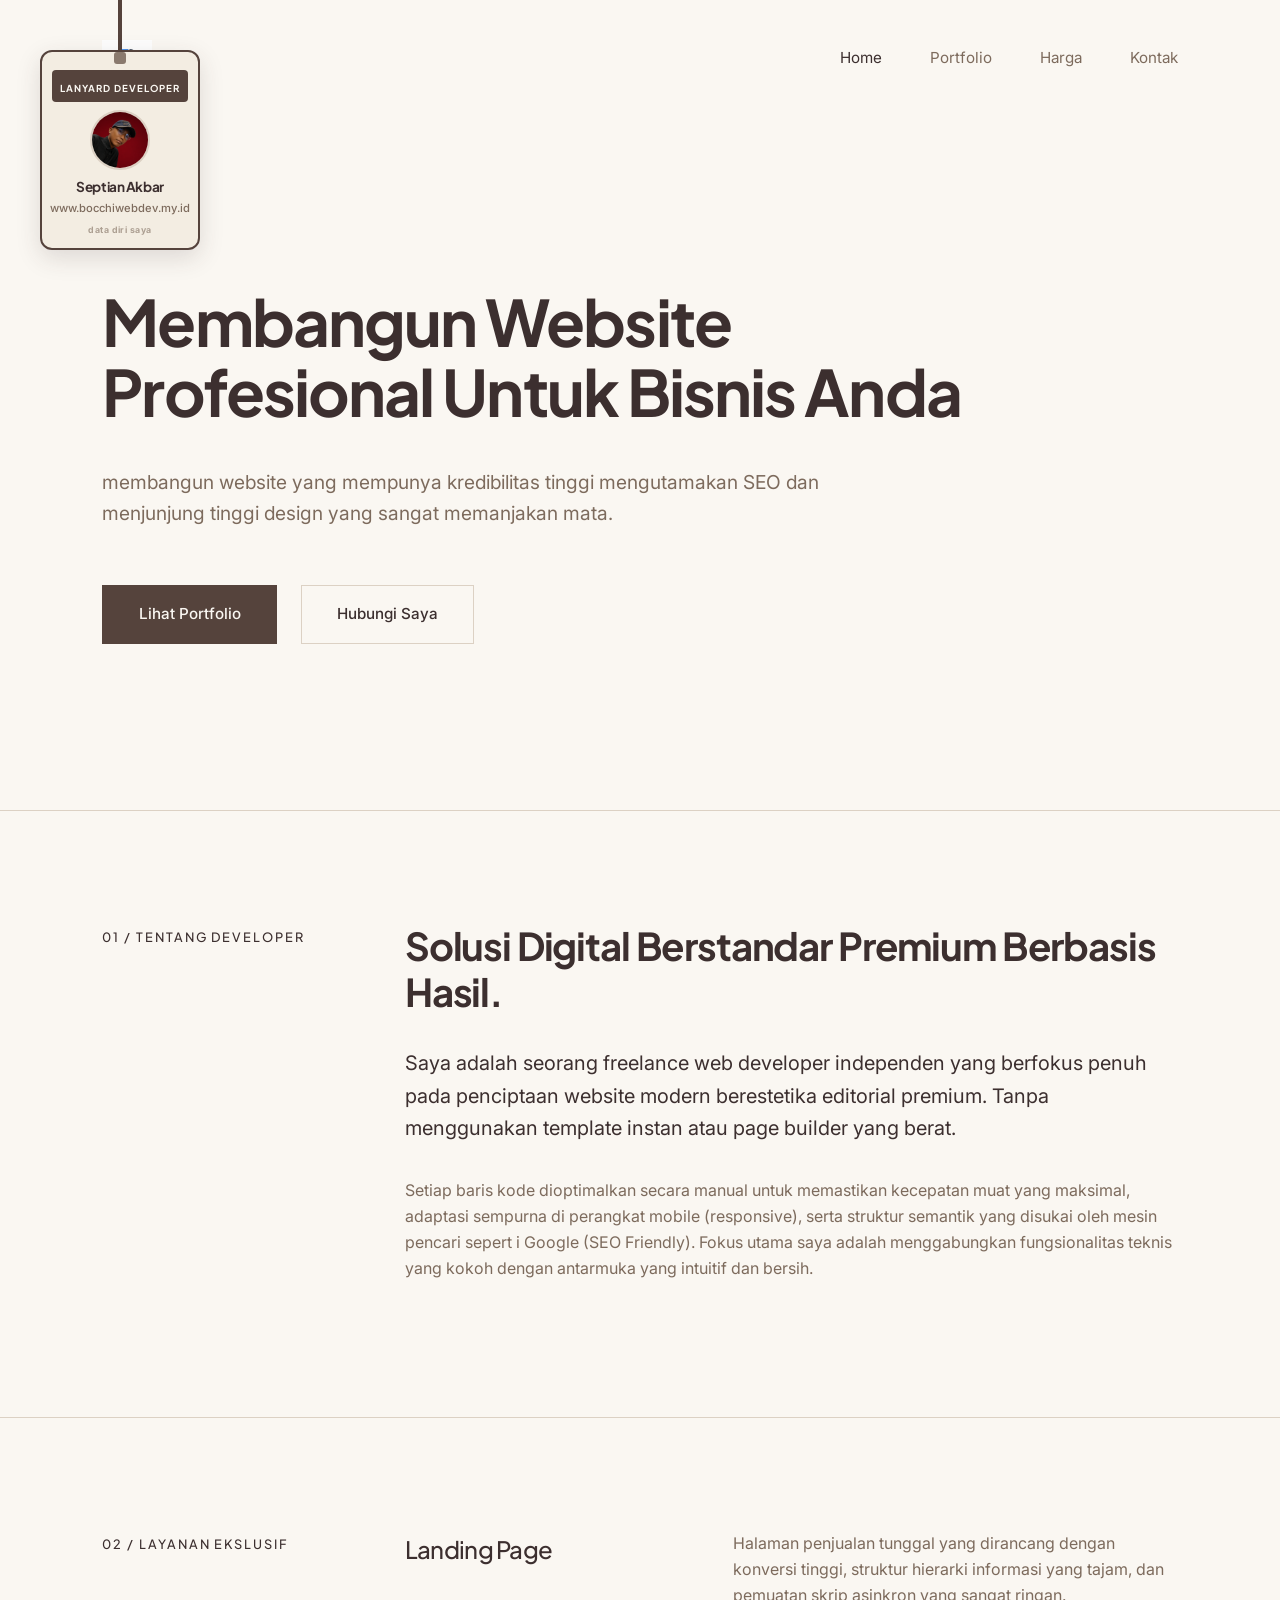
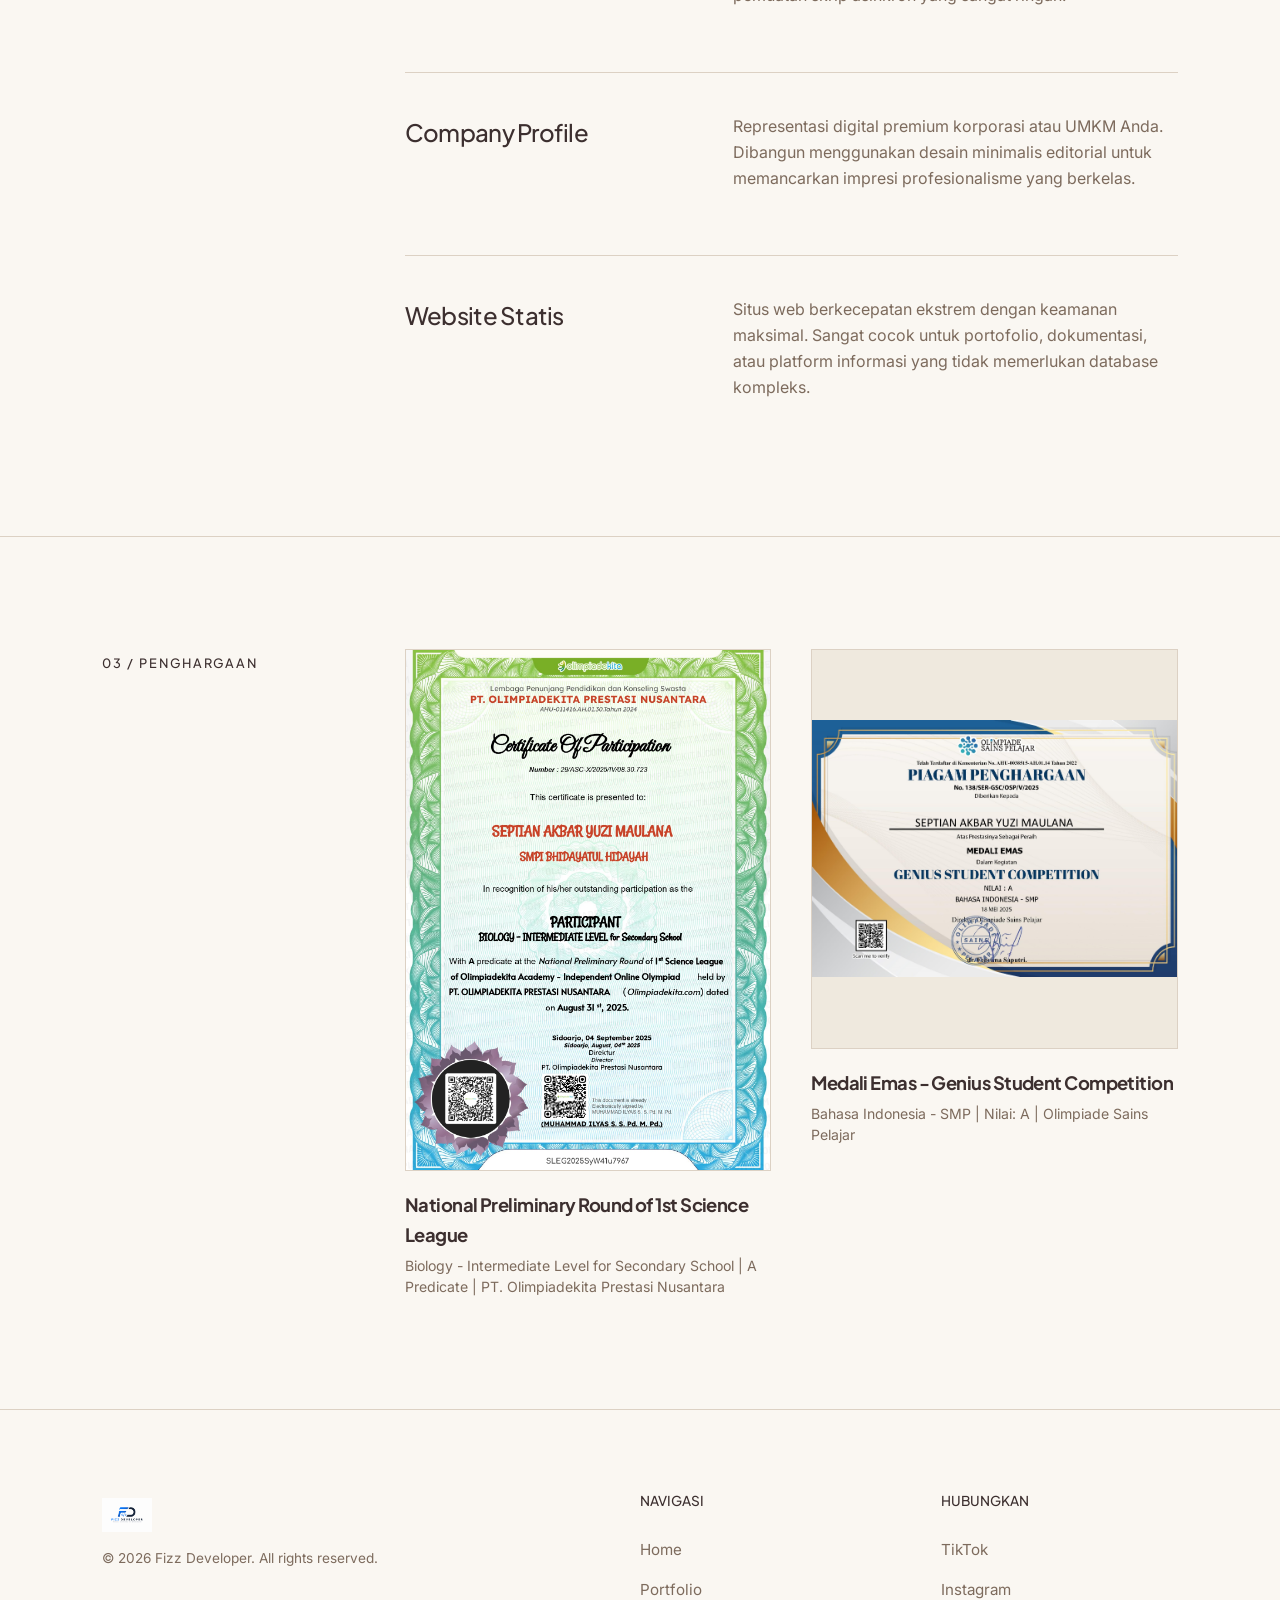
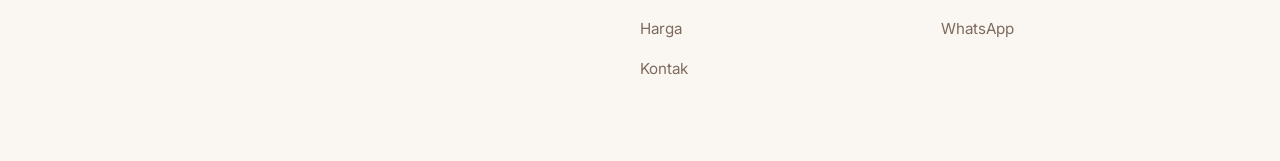
==== commit d07efe01: "Fix HTML structure and update content" ====
--- a/index.html
+++ b/index.html
@@ -4,20 +4,23 @@
     <meta charset="UTF-8">
     <meta name="viewport" content="width=device-width, initial-scale=1.0">
     <title>Fizz Developer | Jasa Pembuatan Website Premium</title>
-    <meta name="description" content="Fizz Developer menyediakan jasa pembuatan website Landing Page, Company Profile, dan Website Statis dengan desain modern, cepat, SEO Friendly, responsive, dan profesional.">
-    <meta name="keywords" content="jasa pembuatan website, jasa website, landing page, company profile, website statis, web developer Indonesia, website bisnis, website UMKM, website SEO, website responsive, Fizz Developer">
+    <meta name="description" content="Fizz Developer menyediakan jasa pembuatan website Landing Page, Company Profile, dan Website Statis dengan desain
+        modern, cepat, SEO Friendly, responsive, dan profesional.">
+    <meta name="keywords" content="bocchi webdev , webdev bocchi , tian cell , tian developer , tian webdev , bocchi developer ,
+        jasa bocchi developer , developer bocchi ,jasa pembuatan website, jasa website, landing page, company profile, website statis,
+        web developer Indonesia, website bisnis, website UMKM, website SEO, website responsive, Fizz Developer">
     <meta name="author" content="Fizz Developer">
-    <link rel="canonical" href="https://fizzdeveloper.com/">
+    <link rel="canonical" href="https://bocchiwebdev.my.id/">
     <meta property="og:type" content="website">
-    <meta property="og:url" content="https://fizzdeveloper.com/">
-    <meta property="og:title" content="Fizz Developer | Jasa Pembuatan Website Profesional Indonesia">
+    <meta property="og:url" content="https://bocchiwebdev.my.id/">
+    <meta property="og:title" content="fizz developer , developer pelajar indonesia">
     <meta property="og:description" content="Fizz Developer menyediakan jasa pembuatan website Landing Page, Company Profile, dan Website Statis dengan desain modern, cepat, SEO Friendly, responsive, dan profesional.">
-    <meta property="og:image" content="https://fizzdeveloper.com/logo.webp">
+    <meta property="og:image" content="https://bocchiwebdev.my.id/logo.webp">
     <meta property="twitter:card" content="summary_large_image">
-    <meta property="twitter:url" content="https://fizzdeveloper.com/">
+    <meta property="twitter:url" content="https://bocchiwebdev.my.id/">
     <meta property="twitter:title" content="Fizz Developer | Jasa Pembuatan Website Profesional Indonesia">
     <meta property="twitter:description" content="Fizz Developer menyediakan jasa pembuatan website Landing Page, Company Profile, dan Website Statis dengan desain modern, cepat, SEO Friendly, responsive, dan profesional.">
-    <meta property="twitter:image" content="https://fizzdeveloper.com/logo.webp">
+    <meta property="twitter:image" content="https://bocchiwebdev.my.id/logo.webp">
     <link rel="apple-touch-icon" sizes="180x180" href="logo.webp">
     <link rel="icon" type="image/png" sizes="32x32" href="logo.webp">
     <link rel="icon" type="image/png" sizes="16x16" href="logo.webp">
@@ -51,7 +54,8 @@
             <section class="hero-section wrapper">
                 <div class="hero-content reveal">
                     <h1 class="hero-title">Membangun Website Profesional Untuk Bisnis Anda</h1>
-                    <p class="hero-subtitle">Fizz Developer menghadirkan layanan eksklusif pembuatan website profesional premium. Kami merancang arsitektur digital yang cepat, responsif, berkinerja tinggi, dan ramah SEO untuk meningkatkan kredibilitas bisnis Anda di ranah digital.</p>
+                    <p class="hero-subtitle">membangun website yang mempunya kredibilitas tinggi mengutamakan SEO  dan menjunjung tinggi design 
+                        yang sangat memanjakan mata.</p>
                     <div class="hero-cta">
                         <a href="portfolio.html" class="btn btn-primary data-nav-link">Lihat Portfolio</a>
                         <a href="kontak.html" class="btn btn-secondary data-nav-link">Hubungi Saya</a>
@@ -66,8 +70,13 @@
                     </div>
                     <div class="grid-content">
                         <h2 class="section-title">Solusi Digital Berstandar Premium Berbasis Hasil.</h2>
-                        <p class="body-text large">Saya adalah seorang freelance web developer independen yang berfokus penuh pada penciptaan website modern berestetika editorial premium. Tanpa menggunakan template instan atau page builder yang berat.</p>
-                        <p class="body-text">Setiap baris kode dioptimalkan secara manual untuk memastikan kecepatan muat yang maksimal, adaptasi sempurna di perangkat mobile (responsive), serta struktur semantik yang disukai oleh mesin pencari seperti Google (SEO Friendly). Fokus utama saya adalah menggabungkan fungsionalitas teknis yang kokoh dengan antarmuka yang intuitif dan bersih.</p>
+                        <p class="body-text large">Saya adalah seorang freelance web developer independen
+                            yang berfokus penuh pada penciptaan website modern berestetika editorial premium.
+                            Tanpa menggunakan template instan atau page builder yang berat.</p>
+                        <p class="body-text">Setiap baris kode dioptimalkan secara manual untuk memastikan kecepatan muat yang maksimal,
+                            adaptasi sempurna di perangkat mobile (responsive), serta struktur semantik yang disukai oleh mesin pencari sepert
+                            i Google (SEO Friendly). Fokus utama saya adalah menggabungkan fungsionalitas teknis yang kokoh dengan antarmuka yang
+                            intuitif dan bersih.</p>
                     </div>
                 </div>
             </section>
@@ -81,15 +90,18 @@
                         <div class="service-list">
                             <div class="service-item">
                                 <h3 class="service-name">Landing Page</h3>
-                                <p class="body-text">Halaman penjualan tunggal yang dirancang dengan konversi tinggi, struktur hierarki informasi yang tajam, dan pemuatan skrip asinkron yang sangat ringan.</p>
+                                <p class="body-text">Halaman penjualan tunggal yang dirancang dengan konversi tinggi, struktur hierarki 
+                                    informasi yang tajam, dan pemuatan skrip asinkron yang sangat ringan.</p>
                             </div>
                             <div class="service-item">
                                 <h3 class="service-name">Company Profile</h3>
-                                <p class="body-text">Representasi digital premium korporasi atau UMKM Anda. Dibangun menggunakan desain minimalis editorial untuk memancarkan impresi profesionalisme yang berkelas.</p>
+                                <p class="body-text">Representasi digital premium korporasi atau UMKM Anda. Dibangun menggunakan desain minimalis
+                                    editorial untuk memancarkan impresi profesionalisme yang berkelas.</p>
                             </div>
                             <div class="service-item">
                                 <h3 class="service-name">Website Statis</h3>
-                                <p class="body-text">Situs web berkecepatan ekstrem dengan keamanan maksimal. Sangat cocok untuk portofolio, dokumentasi, atau platform informasi yang tidak memerlukan database kompleks.</p>
+                                <p class="body-text">Situs web berkecepatan ekstrem dengan keamanan maksimal. Sangat cocok untuk portofolio,
+                                    dokumentasi, atau platform informasi yang tidak memerlukan database kompleks.</p>
                             </div>
                         </div>
                     </div>
@@ -164,14 +176,14 @@
             <div class="lanyard-clip"></div>
             <div class="card-inner">
                 <div class="card-header">
-                    <span class="badge-status">VERIFIED DEV</span>
+                    <span class="badge-status">LANYARD DEVELOPER</span>
                 </div>
                 <img src="ChatGPT Image Jun 15, 2026, 09_44_10 PM.png" alt="Septian Akbar" class="card-avatar">
                 <div class="card-details">
                     <h4 class="card-name">Septian Akbar</h4>
                     <p class="card-site">www.bocchiwebdev.my.id</p>
                 </div>
-                <div class="card-pull-handle">↕ TARIK SAYA ↕</div>
+                <div class="card-pull-handle">data diri saya</div>
             </div>
         </div>
     </div>
@@ -179,4 +191,4 @@
 
     <script src="script.js" defer></script>
 </body>
-</html>+</html>
